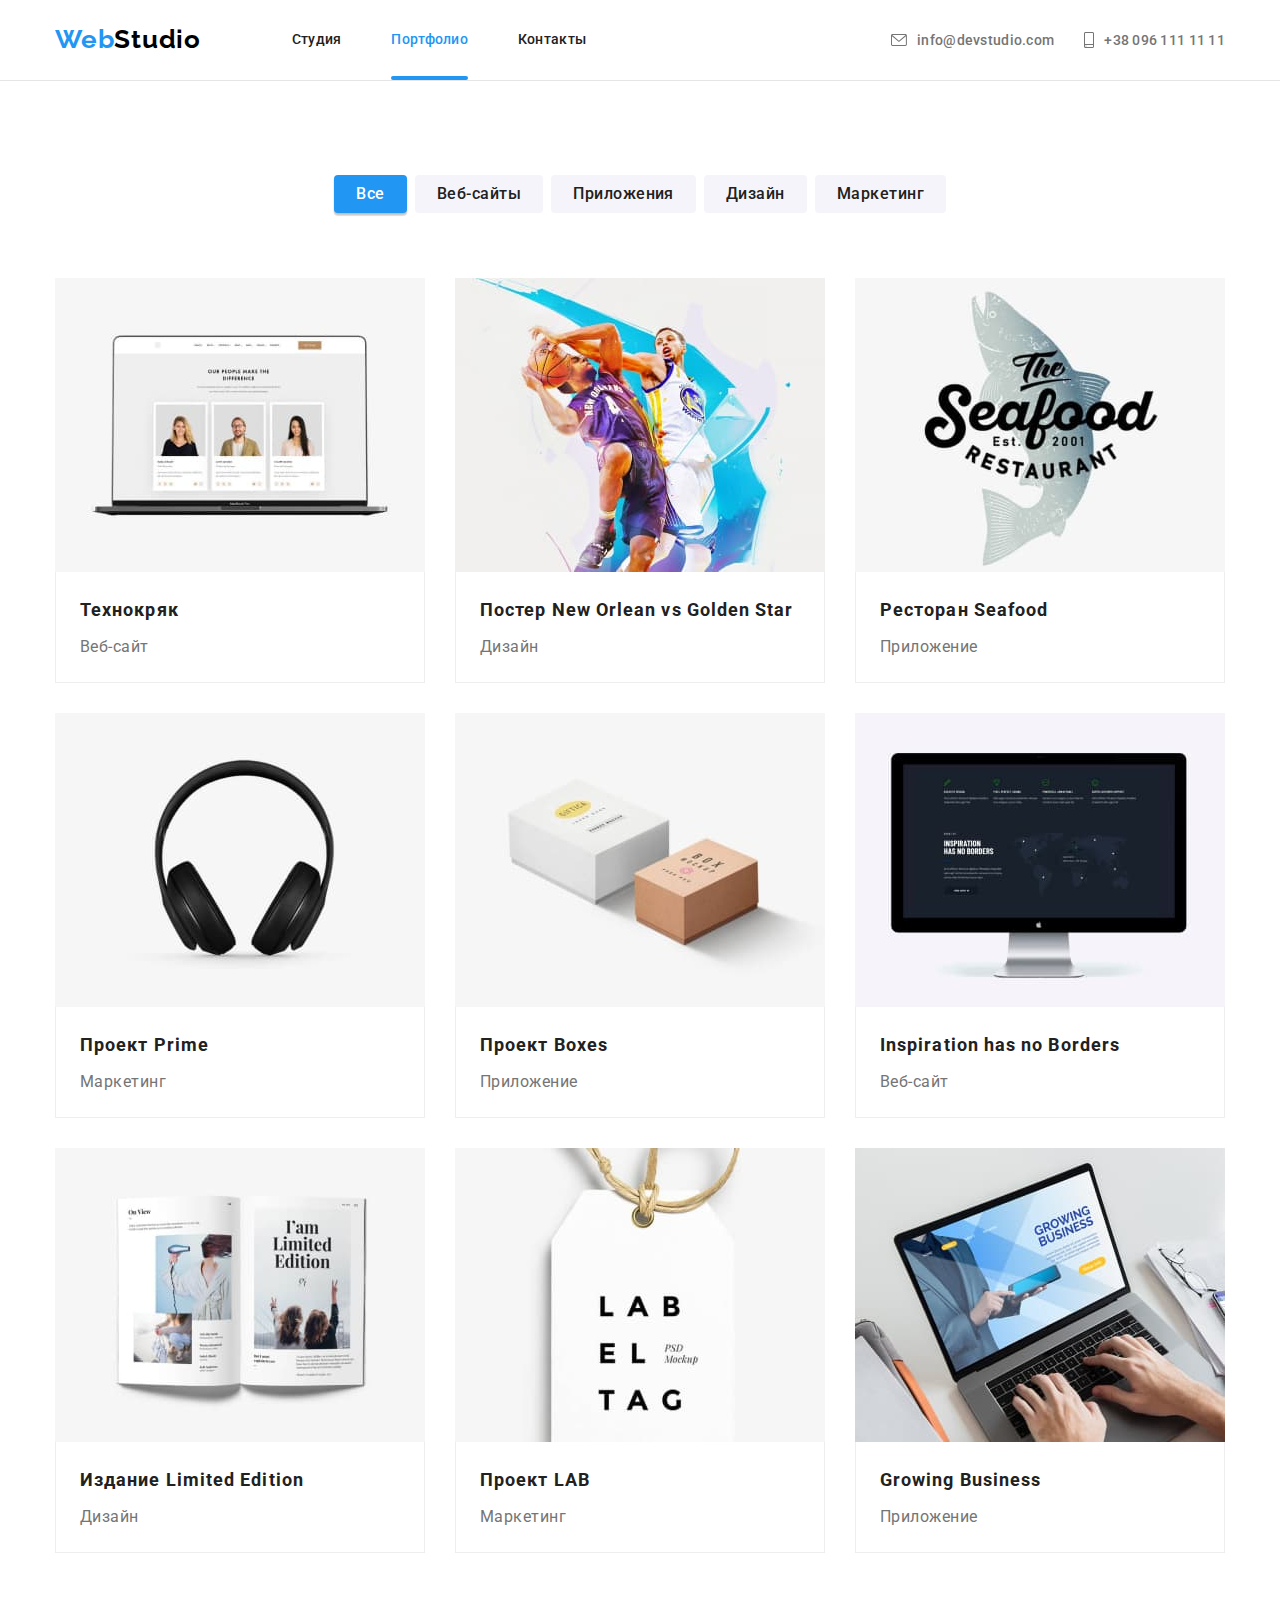
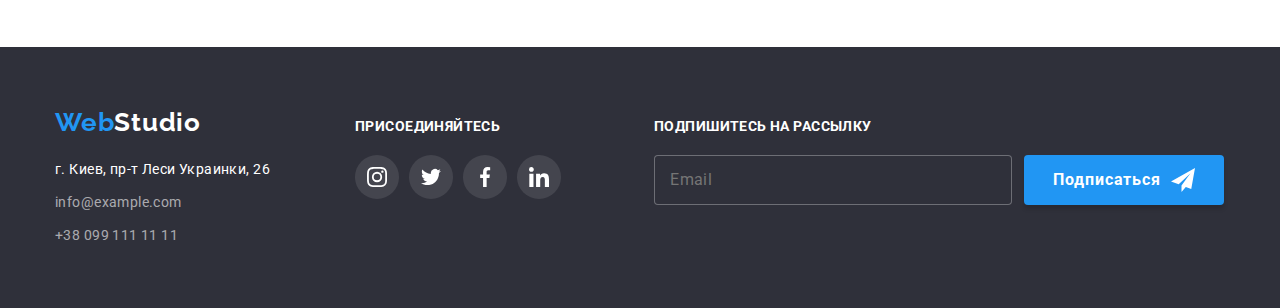
==== portfolio.html @ f890cfe6 "добавляет драфт адаптивной верстки на все секции кроме героя" ====
<!DOCTYPE html>
<html lang="ru">
  <head>
    <meta charset="UTF-8" />
    <meta http-equiv="X-UA-Compatible" content="IE=Edge" />
    <meta name="viewport" content="width=device-width, initial-scale=1.0" />
    <title>Портфолио</title>
    <link href="https://fonts.googleapis.com/css2?family=Roboto:wght@400;500;700;900&display=swap" rel="stylesheet">
    <link rel="stylesheet" href="https://cdnjs.cloudflare.com/ajax/libs/modern-normalize/1.0.0/modern-normalize.min.css" />
    <link rel="stylesheet" href="./css/main.min.css" />
  </head>

  <body>
    <header class="header">
      <div class="container">
        <nav class="header-nav">
          <a class="logo link" href="#"><span class="logo-accent">Web</span>Studio</a>
            
          <button 
            type="button"
            class="menu-button"
            aria-expanded="false" 
            aria-controls="menu-container" 
            data-menu-button>
            <svg width="40" height="40" aria-label="Переключатель мобильного меню">
              <use class="icon-menu" href="./images/sprite.svg#header-icon-menu"></use>
              <use class="icon-close" href="./images/sprite.svg#header-icon-close"></use>
            </svg>
          </button>

          <div class="menu-container" id="menu-container" data-menu>
            <ul class="site-nav list">
              <li class="nav-item"><a class="nav-link link" href="./index.html">Студия</a></li>
              <li class="nav-item"><a class="nav-link link open-page" href="#">Портфолио</a></li>
              <li class="nav-item"><a class="nav-link link" href="#">Контакты</a></li>
            </ul>

            <ul class="contact-list list">
              <li class="contact-item">
                <a class="contact-link link" href="mailto:info@devstudio.com">
                  <svg class="icon-contact" width="16" height="12">
                    <use href="./images/sprite.svg#icon-envelope-1"></use>
                  </svg>
                info@devstudio.com
                </a>
              </li>
              <li class="contact-item">  
                <a class="contact-link link" href="tel:+380961111111">
                  <svg class="icon-contact" width="10" height="16">
                    <use href="./images/sprite.svg#icon-smartphone-1"></use>
                  </svg>
                +38 096 111 11 11
                </a>
              </li>
            </ul>
          </div>
        </nav>

      </div>
    </header>

    <main>
      <section class="works">
        <div class="container">
          <ul class="list radio-btn">
            <li class="radio-btn-item"><a class="radio-btn-link link active" href="#">Все</a></li>
            <li class="radio-btn-item"><a class="radio-btn-link link" href="#">Веб-сайты</a></li>
            <li class="radio-btn-item"><a class="radio-btn-link link" href="#">Приложения</a></li>
            <li class="radio-btn-item"><a class="radio-btn-link link" href="#">Дизайн</a></li>
            <li class="radio-btn-item"><a class="radio-btn-link link" href="#">Маркетинг</a></li>
          </ul>
          <ul class="works-list list">
            <li class="work-card">
              <a class="work-link link" href="#">
                <div class="image-thumb">
                  <img src="./images/portfolio-technokryak-1.jpg" alt="страница веб-сайта 'технокряк'" width="370" height="294">
                  <p class="text-desc">Технокряк это современная площадка распространения коронавируса. Компании используют эту платформу для цифрового шпионажа и атак на защищённые сервера конкурентов.</p>
                </div>
                <div class="work-label">
                  <h2 class="work-title title">Технокряк</h2>
                  <p class="work-subtitle">Веб-сайт</p>
                </div>               
              </a>  
            </li>
            <li class="work-card">
              <a class="work-link link" href="#">
                <div class="image-thumb">
                  <img src="./images/portfolio-new-orlean-2.jpg" alt="постер с баскетболистами" width="370" height="294">
                  <p class="text-desc">Технокряк это современная площадка распространения коронавируса. Компании используют эту платформу для цифрового шпионажа и атак на защищённые сервера конкурентов.</p>
                </div>
                <div class="work-label">
                  <h2 class="work-title title">Постер New Orlean vs Golden Star</h2>
                  <p class="work-subtitle">Дизайн</p>
                </div>                
              </a>
            </li>
            <li class="work-card">
              <a class="work-link link" href="#">
                <div class="image-thumb">
                  <img src="./images/portfolio-seafood-3.jpg" alt="логотип ресторана 'Seafood'" width="370" height="294">
                  <p class="text-desc">Технокряк это современная площадка распространения коронавируса. Компании используют эту платформу для цифрового шпионажа и атак на защищённые сервера конкурентов.</p>
                </div>
                <div class="work-label">
                  <h2 class="work-title title">Ресторан Seafood</h2>
                  <p class="work-subtitle">Приложение</p>
                </div>                
              </a>
            </li>
            <li class="work-card">
              <a class="work-link link" href="#">
                <div class="image-thumb">
                  <img src="./images/portfolio-prime-4.jpg" alt="черные наушники" width="370" height="294">
                  <p class="text-desc">Технокряк это современная площадка распространения коронавируса. Компании используют эту платформу для цифрового шпионажа и атак на защищённые сервера конкурентов.</p>
                </div>
                <div class="work-label">
                  <h2 class="work-title title">Проект Prime</h2>
                  <p class="work-subtitle">Маркетинг</p>
                </div>               
              </a>
            </li>
            <li class="work-card">
              <a class="work-link link" href="#">
                <div class="image-thumb">
                  <img src="./images/portfolio-boxes-5.jpg" alt="две картонные коробки" width="370" height="294">
                  <p class="text-desc">Технокряк это современная площадка распространения коронавируса. Компании используют эту платформу для цифрового шпионажа и атак на защищённые сервера конкурентов.</p>
                </div>
                <div class="work-label">
                  <h2 class="work-title title">Проект Boxes</h2>
                  <p class="work-subtitle">Приложение</p>
                </div>                
              </a>
            </li>
            <li class="work-card">
              <a class="work-link link" href="#">
                <div class="image-thumb">
                  <img src="./images/portfolio-inspiration-6.jpg" alt="монитор, на котором изображена карта мира" width="370" height="294">
                  <p class="text-desc">Технокряк это современная площадка распространения коронавируса. Компании используют эту платформу для цифрового шпионажа и атак на защищённые сервера конкурентов.</p>
                </div>
                <div class="work-label">
                  <h2 class="work-title title">Inspiration has no Borders</h2>
                  <p class="work-subtitle">Веб-сайт</p>
                </div>                
              </a>
            </li>
            <li class="work-card">
              <a class="work-link link" href="#">
                <div class="image-thumb">
                  <img src="./images/portfolio-limited-edition-7.jpg" alt="разворот глянцевого журнала" width="370" height="294">
                  <p class="text-desc">Технокряк это современная площадка распространения коронавируса. Компании используют эту платформу для цифрового шпионажа и атак на защищённые сервера конкурентов.</p>
                </div>
                <div class="work-label">
                  <h2 class="work-title title">Издание Limited Edition</h2>
                  <p class="work-subtitle">Дизайн</p>
                </div>               
              </a>
            </li>
            <li class="work-card">
              <a class="work-link link" href="#">
                <div class="image-thumb">
                  <img src="./images/portfolio-lab-8.jpg" alt="этикетка товара на шнурке" width="370" height="294">
                  <p class="text-desc">Технокряк это современная площадка распространения коронавируса. Компании используют эту платформу для цифрового шпионажа и атак на защищённые сервера конкурентов.</p>
                </div>
                <div class="work-label">
                  <h2 class="work-title title">Проект LAB</h2>
                  <p class="work-subtitle">Маркетинг</p>
                </div>               
              </a>
            </li>
            <li class="work-card">
              <a class="work-link link" href="#">
                <div class="image-thumb">
                  <img src="./images/portfolio-growing-business-9.jpg" alt="экран ноутбука с открытым приложением для бизнеса" width="370" height="294">
                  <p class="text-desc">Технокряк это современная площадка распространения коронавируса. Компании используют эту платформу для цифрового шпионажа и атак на защищённые сервера конкурентов.</p>
                </div>
                <div class="work-label">
                  <h2 class="work-title title">Growing Business</h2>
                  <p class="work-subtitle">Приложение</p>
                </div>                
              </a>
            </li>
          </ul>
        </div>
      </section> 
    </main>

    <footer class="footer">
      <div class="container">

        <div class="contacts-wrap">
          <div class="address">
            <a class="logo link inverse" href="#"><span class="logo-accent">Web</span>Studio</a>
            <address class="address-text">
              г. Киев, пр-т Леси Украинки, 26
            </address>
            <ul class="address-list list">
              <li class="address-item"><a class="address-link link" href="mailto:info@example.com">info@example.com</a></li>
              <li class="address-item"><a class="address-link link" href="tel:+380991111111">+38 099 111 11 11</a></li>
            </ul>
          </div>
  
          <div class="footer-social">
            <strong class="following-text">Присоединяйтесь</strong>
            <ul class="social-list list">
              <li class="social-item">
                <a class="social-link link inverse" href="" aria-label="Ссылка на Instagram">
                  <svg class="social-icon"  width="20" height="20">
                    <use href="./images/sprite.svg#icon-instagram"></use>
                  </svg>
                </a>
              </li>
              <li class="social-item">
                <a class="social-link link inverse" href="" aria-label="Ссылка на Twitter">
                  <svg class="social-icon"  width="20" height="20">
                    <use href="./images/sprite.svg#icon-twitter"></use>
                  </svg>
                </a>
              </li>
              <li class="social-item">
                <a class="social-link link inverse" href="" aria-label="Ссылка на Facebook">
                  <svg class="social-icon"  width="20" height="20">
                    <use href="./images/sprite.svg#icon-facebook"></use>
                  </svg>
                </a>
              </li>
              <li class="social-item">
                <a class="social-link link inverse" href="" aria-label="Ссылка на Linkedin">
                  <svg class="social-icon"  width="20" height="20">
                    <use href="./images/sprite.svg#icon-linkedin"></use>
                  </svg>
                </a>
              </li>
            </ul>
          </div>
        </div>

        <div class="footer-send">
          <strong class="following-text">Подпишитесь на рассылку</strong>
          <form action="#" method="POST" class="email-form" autocomplete="on">
            <input class="email-field" type="email" name="email" placeholder="Email" pattern="([A-z0-9_.-]{1,})@([A-z0-9_.-]{1,}).([A-z]{2,8})">
            <button class="btn" type="submit">Подписаться
              <svg class="icon-send"  width="24" height="24">   
                <use href="./images/sprite.svg#icon-send"></use>
              </svg>
            </button>
         </form>
        </div>

      </div>
    </footer>

    <script src="./js/menu.js"></script>
  </body>
</html>
---- css/main.min.css ----
@font-face{font-family:'Raleway';font-style:normal;font-weight:400;src:url("../../fonts/raleway-v18-latin_cyrillic-regular.eot");src:local(""),url("../../fonts/raleway-v18-latin_cyrillic-regular.eot?#iefix") format("embedded-opentype"),url("../../fonts/raleway-v18-latin_cyrillic-regular.woff2") format("woff2"),url("../../fonts/raleway-v18-latin_cyrillic-regular.woff") format("woff"),url("../../fonts/raleway-v18-latin_cyrillic-regular.ttf") format("truetype"),url("../../fonts/raleway-v18-latin_cyrillic-regular.svg#Raleway") format("svg")}@font-face{font-family:'Raleway';font-style:normal;font-weight:700;src:url("../../fonts/raleway-v18-latin_cyrillic-700.eot");src:local(""),url("../../fonts/raleway-v18-latin_cyrillic-700.eot?#iefix") format("embedded-opentype"),url("../../fonts/raleway-v18-latin_cyrillic-700.woff2") format("woff2"),url("../../fonts/raleway-v18-latin_cyrillic-700.woff") format("woff"),url("../../fonts/raleway-v18-latin_cyrillic-700.ttf") format("truetype"),url("../../fonts/raleway-v18-latin_cyrillic-700.svg#Raleway") format("svg")}body{font-family:"Roboto",sans-serif}body.modal-open{overflow:hidden}img{display:block;max-width:100%;height:auto;object-fit:cover;object-position:top center}.list{list-style:none;margin:0;padding:0}.link{text-decoration:none}h1,h2,h3,h4,p{margin-top:0}.container{margin-left:auto;margin-right:auto;padding-left:15px;padding-right:15px}@media screen and (max-width: 767px){.container{max-width:480px}}@media screen and (min-width: 768px){.container{width:768px}}@media screen and (min-width: 1200px){.container{width:1200px}}.section-title{margin-bottom:30px;font-size:28px;font-weight:700;line-height:1.17;letter-spacing:.03em;color:#212121;text-align:center}.visually-hidden{position:absolute !important;clip:rect(1px 1px 1px 1px);clip:rect(1px, 1px, 1px, 1px);padding:0 !important;border:0 !important;height:1px !important;width:1px !important;overflow:hidden}.clients-link,.email-field,.form-input{border-width:1px;border-style:solid;border-radius:4px}.header{background-color:#fff;position:relative}.header::after{content:"";display:block;height:1px;background-color:#E5E5E5}.header-nav{display:flex;justify-content:space-between;align-items:center}.header-nav .logo{padding-top:16px;padding-bottom:16px}@media screen and (min-width: 768px){.header-nav .logo{padding-top:26px;padding-bottom:26px}}@media screen and (min-width: 1200px){.header-nav .logo{padding-top:24px;padding-bottom:25px}}.logo{display:inline-block;font-family:"Raleway",sans-serif;font-size:26px;font-weight:700;line-height:1.19;letter-spacing:.03em;color:var(--primary-black-color)}.logo-accent{color:#2196F3}.logo.inverse{color:#fff}.menu-button{display:inline-flex;margin:0;padding:0;border:none;background-color:transparent}@media screen and (min-width: 768px){.menu-button{display:none}}.icon-menu{transition:fill 250ms cubic-bezier(0.4, 0, 0.2, 1)}.menu-button:hover .icon-menu,.menu-button:focus .icon-menu{fill:#2196F3}.icon-close{transition:fill 250ms cubic-bezier(0.4, 0, 0.2, 1)}.menu-button:hover .icon-close,.menu-button:focus .icon-close{fill:#2196F3}.menu-button .icon-close{display:none}.menu-button.is-open .icon-close{display:block}.menu-button.is-open .icon-menu{display:none}.menu-container{display:flex}@media screen and (max-width: 767px){.menu-container{position:absolute;left:0;top:100%;display:none;padding-top:40px;padding-bottom:52px;width:100%;background-color:#fff}.menu-container.is-open{display:block}}.site-nav{display:flex}@media screen and (max-width: 767px){.site-nav{flex-direction:column;align-items:center;margin-bottom:32px}}@media screen and (min-width: 768px){.site-nav{margin-right:84px}}@media screen and (min-width: 1200px){.site-nav{margin-right:305px}}@media screen and (min-width: 768px){.nav-item:not(:last-child){margin-right:50px}}.nav-link{position:relative;display:inline-block;padding-top:32px;padding-bottom:32px;font-family:inherit;font-size:14px;font-weight:500;line-height:1.14;letter-spacing:0.02em;color:#212121;transition:color 250ms cubic-bezier(0.4, 0, 0.2, 1)}@media screen and (max-width: 767px){.nav-link{padding-top:20px;padding-bottom:20px;font-size:18px;line-height:1.17}}.nav-link:focus,.nav-link:hover{color:#2196F3}.open-page{color:#2196F3}.open-page::after{position:absolute;left:0;bottom:0;content:"";width:100%;height:4px;background-color:#2196F3;border-radius:2px}@media screen and (max-width: 767px){.open-page::after{bottom:10px}}@media screen and (min-width: 1200px){.contact-item:not(:last-child){margin-right:30px}}.contact-list{display:flex;flex-direction:column;align-items:center;justify-content:center}@media screen and (min-width: 768px){.contact-list{align-items:start}}@media screen and (min-width: 1200px){.contact-list{flex-direction:row;align-items:center}}.contact-link{display:flex;align-items:center;font-family:inherit;padding-top:8px;padding-bottom:8px;font-size:18px;font-weight:500;line-height:1.17;letter-spacing:0.02em;color:#757575;transition:color 250ms cubic-bezier(0.4, 0, 0.2, 1)}@media screen and (min-width: 768px){.contact-link{font-size:12px;padding-top:5px;padding-bottom:5px}}@media screen and (min-width: 1200px){.contact-link{font-size:14px;padding-top:32px;padding-bottom:32px}}.contact-link:hover,.contact-link:focus{color:#2196F3}.icon-contact{margin-right:10px;fill:currentColor}.hero{padding-top:200px;padding-bottom:200px;text-align:center}.hero .btn{margin-left:auto;margin-right:auto}.overlay{max-width:1600px;margin-left:auto;margin-right:auto;background-position:center;background-repeat:no-repeat;background-size:cover;background-image:linear-gradient(to right, rgba(47,48,58,0.4), rgba(47,48,58,0.4)),url(../images/hero-bcg.jpg);background-color:#2F303A}.hero-title{margin-left:auto;margin-right:auto;margin-bottom:30px;font-size:44px;font-weight:900;line-height:1.36;letter-spacing:.06em;color:#fff;text-transform:uppercase}.btn{display:flex;flex-wrap:nowrap;flex-direction:row;justify-content:center;align-items:center;min-width:200px;padding-top:10px;padding-bottom:10px;font-size:16px;font-weight:700;line-height:1.87;letter-spacing:.06em;color:#fff;background-color:#2196F3;border-width:0px;border-radius:4px;box-shadow:0px 4px 4px rgba(0,0,0,0.15);transition:color 250ms cubic-bezier(0.4, 0, 0.2, 1),background-color 250ms cubic-bezier(0.4, 0, 0.2, 1)}.btn:hover,.btn:focus{color:#2196F3;background-color:#F5F4FA}.btn .icon-send{margin-left:10px;fill:#fff;transition:fill 250ms cubic-bezier(0.4, 0, 0.2, 1)}.btn:hover .icon-send,.btn:focus .icon-send{fill:#2196F3}.features{padding-top:60px;padding-bottom:60px;background-color:#fff}@media screen and (min-width: 1200px){.features{padding-top:90px;padding-bottom:90px}}.features-list{margin:-15px}@media screen and (min-width: 768px){.features-list{display:flex;flex-wrap:wrap}}@media screen and (min-width: 1200px){.features-list{flex-wrap:nowrap}}.features-item{margin:15px}@media screen and (min-width: 768px){.features-item{width:calc((100% - 2 * 30px)/2)}}@media screen and (min-width: 1200px){.features-item{width:calc((100% - 4 * 30px)/4)}}.features-icon{display:flex;flex-wrap:nowrap;flex-direction:row;justify-content:center;align-items:center;width:100%;height:120px;margin-bottom:30px;background-color:#F5F4FA;border-radius:4px}.features-title{margin-bottom:10px;font-size:14px;font-weight:700;line-height:1.17;letter-spacing:.03em;color:#212121;text-transform:uppercase;text-align:center}.features-text{margin-bottom:0;font-size:14px;font-weight:400;line-height:1.71;letter-spacing:.03em;color:#757575}.services{padding-bottom:94px;background-color:#fff}@media screen and (max-width: 1199px){.services{display:none}}.services-list{display:flex}.services-list .subtitle{margin-bottom:0;padding-top:27px;padding-bottom:27px;font-size:14px;font-weight:700;line-height:1.14;letter-spacing:.03em;color:#fff;text-align:center;text-transform:uppercase}.services-item{position:relative;width:calc((100% - 2 * 30px)/3)}.services-item:not(:nth-child(3n)){margin-right:30px}.subtitle-thumb{position:absolute;left:0;bottom:0;width:100%;background-color:rgba(47,48,58,0.8)}.team{padding-top:60px;padding-bottom:60px;background-color:#F5F4FA}@media screen and (min-width: 1200px){.team{padding-top:90px;padding-bottom:90px}}@media screen and (min-width: 768px){.team-list{display:flex}}@media screen and (min-width: 768px) and (max-width: 1199px){.team-list{flex-wrap:wrap;margin:-15px}}.team-item{box-shadow:0px 1px 3px rgba(0,0,0,0.12),0px 1px 1px rgba(0,0,0,0.14),0px 2px 1px rgba(0,0,0,0.2)}@media screen and (max-width: 767px){.team-item:not(:last-child){margin-bottom:30px}}@media screen and (min-width: 768px){.team-item{width:calc((100% - 2 * 30px)/2);margin:15px}}@media screen and (min-width: 1200px){.team-item{width:calc((100% - 4 * 30px)/4)}.team-item:not(:nth-child(4n)){margin-right:30px}}.team-desc{padding-top:30px;padding-bottom:24px;text-align:center;background-color:#fff;border-radius:0px 0px 4px 4px}@media screen and (min-width: 1200px){.team-desc{padding-bottom:30px}}.team-name{margin-bottom:10px;font-size:16px;font-weight:500;line-height:1.19;letter-spacing:.03em;color:#212121}.team-post{margin-bottom:16px;font-size:16px;font-weight:400;line-height:1.19;letter-spacing:.03em;color:#757575}.social-list{display:flex;flex-wrap:nowrap;flex-direction:row;justify-content:center;align-items:start}.social-item{border-radius:50%;background-color:rgba(255,255,255,0.1)}.social-item:not(:nth-child(4n)){margin-right:10px}.social-link{display:flex;flex-wrap:nowrap;flex-direction:row;justify-content:center;align-items:center;width:44px;height:44px;color:#AFB1B8;border-radius:50%;transition:color 250ms cubic-bezier(0.4, 0, 0.2, 1),background-color 250ms cubic-bezier(0.4, 0, 0.2, 1)}.social-link:hover,.social-link:focus{color:#fff;background-color:#2196F3}.social-link.inverse{color:#fff}.social-icon{display:block;width:20px;height:20px;fill:currentColor}.clients{padding-top:60px;padding-bottom:60px}@media screen and (min-width: 1200px){.clients{padding-top:94px;padding-bottom:94px}}.clients-list{display:flex;flex-wrap:wrap;margin:-15px}@media screen and (min-width: 1200px){.clients-list{flex-wrap:nowrap}}.clients-item{width:calc((100% - 2 * 30px)/2);margin:15px}@media screen and (min-width: 768px){.clients-item{width:calc((100% - 3 * 30px)/3)}}@media screen and (min-width: 1200px){.clients-item{width:calc((100% - 6 * 30px)/6)}}.clients-link{display:flex;flex-wrap:nowrap;flex-direction:row;justify-content:center;align-items:center;height:90px;color:#AFB1B8;border-color:#AFB1B8;transition:color 250ms cubic-bezier(0.4, 0, 0.2, 1),border-color 250ms cubic-bezier(0.4, 0, 0.2, 1)}.clients-link:hover,.clients-link:focus{border-color:#2196F3;color:#2196F3}.client-icon{display:block;fill:currentColor}.footer{padding-top:60px;padding-bottom:60px;background-color:#2F303A}@media screen and (max-width: 1199px){.footer .container{text-align:center}}@media screen and (min-width: 1200px){.footer .container{display:flex;align-items:baseline}}.footer .logo{display:inline-block;margin-bottom:20px}@media screen and (max-width: 1199px){.footer .logo{margin-left:auto;margin-right:auto}}@media screen and (min-width: 1200px){.footer .logo{margin-right:0}}@media screen and (max-width: 1199px){.footer .btn{margin-left:auto;margin-right:auto}}.contacts-wrap{display:flex}@media screen and (max-width: 767px){.contacts-wrap{flex-direction:column}}@media screen and (min-width: 768px) and (max-width: 1199px){.contacts-wrap{justify-content:space-between;margin-bottom:60px;padding-left:60px;padding-right:73px}}@media screen and (min-width: 1200px){.contacts-wrap{align-items:baseline}}@media screen and (max-width: 767px){.address{margin-bottom:60px}}@media screen and (max-width: 1199px){.address{text-align:center}}@media screen and (min-width: 1200px){.address{margin-right:85px}}.address-text{font-size:14px;font-weight:400;line-height:1.71;letter-spacing:.03em;color:#fff;font-style:normal}@media screen and (max-width: 1199px){.address-text{margin-bottom:8px}}@media screen and (min-width: 1200px){.address-text{margin-bottom:9px}}@media screen and (max-width: 1199px){.address-item:not(:last-child){margin-bottom:8px}}@media screen and (min-width: 1200px){.address-item:not(:last-child){margin-bottom:9px}}.address-link{display:inline-block;font-size:14px;font-weight:400;line-height:1.71;letter-spacing:.03em;color:rgba(255,255,255,0.6);transition:color 250ms cubic-bezier(0.4, 0, 0.2, 1)}.address-link:hover,.address-link:focus{color:#2196F3}@media screen and (max-width: 767px){.footer-social{margin-bottom:60px}}@media screen and (min-width: 1200px){.footer-social{margin-right:93px}}.following-text{display:inline-block;margin-bottom:20px;font-size:14px;font-weight:700;line-height:1.14;letter-spacing:.03em;color:#fff;text-transform:uppercase}@media screen and (min-width: 1200px){.email-form{display:flex}}.email-field{height:50px;padding-left:15px;font-size:16px;font-weight:400;line-height:1.25;letter-spacing:.03em;color:rgba(255,255,255,0.6);border-color:rgba(255,255,255,0.3);background-color:#2F303A}@media screen and (max-width: 767px){.email-field{width:100%;max-width:450px;margin-bottom:20px}}@media screen and (min-width: 768px) and (max-width: 1199px){.email-field{width:450px;margin-bottom:20px}}@media screen and (min-width: 1200px){.email-field{width:358px;margin-right:12px}}.email-field:invalid{color:#F33333}.field-form{position:relative;display:flex;flex-direction:column;margin-bottom:10px}.field-form.comment{margin-bottom:20px}.form-input{width:100%;height:40px;margin:0;padding-left:42px;padding-top:11px;padding-bottom:11px;border-color:rgba(33,33,33,0.2);transition:border-color 250ms cubic-bezier(0.4, 0, 0.2, 1)}.field-form:focus-within .form-input,.field-form:hover .form-input{border-color:#2196F3}.form-label{margin-bottom:4px;font-size:12px;font-weight:400;line-height:1.17;letter-spacing:.01em;color:#757575}.form-icon{position:absolute;top:50%;left:12px;fill:#212121;transition:fill 250ms cubic-bezier(0.4, 0, 0.2, 1)}.field-form:focus-within .form-icon,.field-form:hover .form-icon{fill:#2196F3}.comment-input{resize:none;height:120px;padding:12px 16px}.comment-input::placeholder{font-size:12px;font-weight:400;line-height:1.17;letter-spacing:.01em;color:rgba(117,117,117,0.5)}.policy{position:relative;display:block;margin-bottom:30px}.policy-label{margin-left:24px;font-size:12px;font-weight:400;line-height:1.7;letter-spacing:0.03em;color:#757575}@media screen and (min-width: 1200px){.policy-label{font-size:14px;margin-left:35px}}.policy-link{color:#2196F3}.policy-icon{position:absolute;top:50%;left:0;display:block;width:16px;height:15px;background-color:transparent;border-width:2px;border-style:solid;border-color:#212121;border-radius:2px;transform:translateY(-50%);transition:border-color 250ms cubic-bezier(0.4, 0, 0.2, 1),background-color 250ms cubic-bezier(0.4, 0, 0.2, 1)}@media screen and (min-width: 1200px){.policy-icon{left:12px}}.policy-input:checked+.policy-icon,.policy-input:checked:focus+.policy-icon{background-image:url("../images/icon-form-check.svg");background-repeat:no-repeat;background-size:contain;background-origin:border-box;background-color:#2196F3;border-color:#2196F3}.policy-input:focus+.policy-icon,.policy-input:hover+.policy-icon{border-color:#2196F3}.form .btn{display:block;margin-left:auto;margin-right:auto}.works{padding-top:60px;padding-bottom:60px}@media screen and (min-width: 1200px){.works{padding-top:94px;padding-bottom:94px}}.radio-btn{display:flex;flex-wrap:wrap;margin-bottom:25px}@media screen and (min-width: 768px){.radio-btn{justify-content:center;margin-bottom:30px}}@media screen and (min-width: 1200px){.radio-btn{margin-bottom:50px}}.radio-btn-item:not(:last-child){margin-right:8px;margin-bottom:15px}.radio-btn-link{display:inline-block;min-width:73px;padding:6px 22px;font-size:16px;font-weight:500;line-height:1.62;letter-spacing:.03em;color:#212121;text-align:center;background-color:#F5F4FA;border-width:0;border-radius:4px;transition:box-shadow 250ms cubic-bezier(0.4, 0, 0.2, 1),color 250ms cubic-bezier(0.4, 0, 0.2, 1),background-color 250ms cubic-bezier(0.4, 0, 0.2, 1)}.radio-btn-link:hover,.radio-btn-link:focus{color:#fff;background-color:#2196F3;box-shadow:0px 3px 1px rgba(0,0,0,0.1),0px 1px 2px rgba(0,0,0,0.08),0px 2px 2px rgba(0,0,0,0.12)}.radio-btn-link.active{color:#fff;background-color:#2196F3;box-shadow:0px 3px 1px rgba(0,0,0,0.1),0px 1px 2px rgba(0,0,0,0.08),0px 2px 2px rgba(0,0,0,0.12)}@media screen and (min-width: 768px){.works-list{display:flex;flex-wrap:wrap;margin:-15px}}@media screen and (max-width: 767px){.work-card:not(:last-child){margin-bottom:30px}}@media screen and (min-width: 768px){.work-card{width:calc((100% - 2 * 30px)/2);margin:15px}}@media screen and (min-width: 1200px){.work-card{width:calc((100% - 3 * 30px)/3)}}.work-link{display:block;transition:box-shadow 250ms cubic-bezier(0.4, 0, 0.2, 1)}.work-link:hover,.work-link:focus{box-shadow:0px 1px 1px rgba(0,0,0,0.12),0px 4px 4px rgba(0,0,0,0.06),1px 4px 6px rgba(0,0,0,0.16)}.image-thumb{position:relative;overflow:hidden}.text-desc{position:absolute;left:0;bottom:0;width:100%;height:100%;padding:63px 24px;margin-bottom:0;font-size:18px;font-weight:400;line-height:1.56;letter-spacing:.03em;color:#fff;background-color:rgba(33,150,243,0.9);transform:translateY(100%);opacity:0;transition:opacity 250ms cubic-bezier(0.4, 0, 0.2, 1),transform 250ms cubic-bezier(0.4, 0, 0.2, 1)}.work-link:hover .text-desc,.work-link:focus .text-desc{opacity:1;transform:translateY(0)}.work-label{padding:20px 24px;border-left-width:1px;border-right-width:1px;border-bottom-width:1px;border-left-style:solid;border-right-style:solid;border-bottom-style:solid;border-left-color:#eee;border-right-color:#eee;border-bottom-color:#eee}.work-title{margin-bottom:4px;font-size:18px;font-weight:700;line-height:2;letter-spacing:.06em;color:#212121;font-size:18px;line-height:2.0;letter-spacing:0.06em}.work-subtitle{margin-bottom:0;font-size:16px;font-weight:400;line-height:1.87;letter-spacing:.03em;color:#757575}.backdrop{position:fixed;top:0;left:0;width:100%;height:100%;background-color:rgba(0,0,0,0.2);opacity:1;overflow-y:scroll;transition:opacity 250ms cubic-bezier(0.4, 0, 0.2, 1)}.backdrop.is-hidden{opacity:0;pointer-events:none}.is-hidden .modal{transform:scale(1)}@media screen and (min-width: 481px){.is-hidden .modal{transform:translate(-50%, -50%) scale(1)}}.modal{width:100%;padding:40px;background-color:#fff;transform:scale(0.8);transition:transform 250ms cubic-bezier(0.4, 0, 0.2, 1)}@media screen and (min-width: 481px){.modal{width:450px;position:absolute;top:50%;left:50%;transform:translate(-50%, -50%) scale(0.8)}}@media screen and (min-width: 1200px){.modal{width:538px}}.btn-close{position:absolute;top:8px;right:8px;display:flex;align-items:center;width:30px;height:30px;padding:6px 6px;background-color:#fff;border:1px solid rgba(0,0,0,0.1);border-radius:50%}.icon-close{fill:var(--primary-black-color);transition:fill 250ms cubic-bezier(0.4, 0, 0.2, 1)}.btn-close:hover .icon-close,.btn-close:focus .icon-close{fill:#2196F3}.form-title{display:block;margin-bottom:12px;font-size:20px;font-weight:700;line-height:1.15;letter-spacing:.03em;color:#212121;text-align:center}
/*# sourceMappingURL=main.min.css.map */
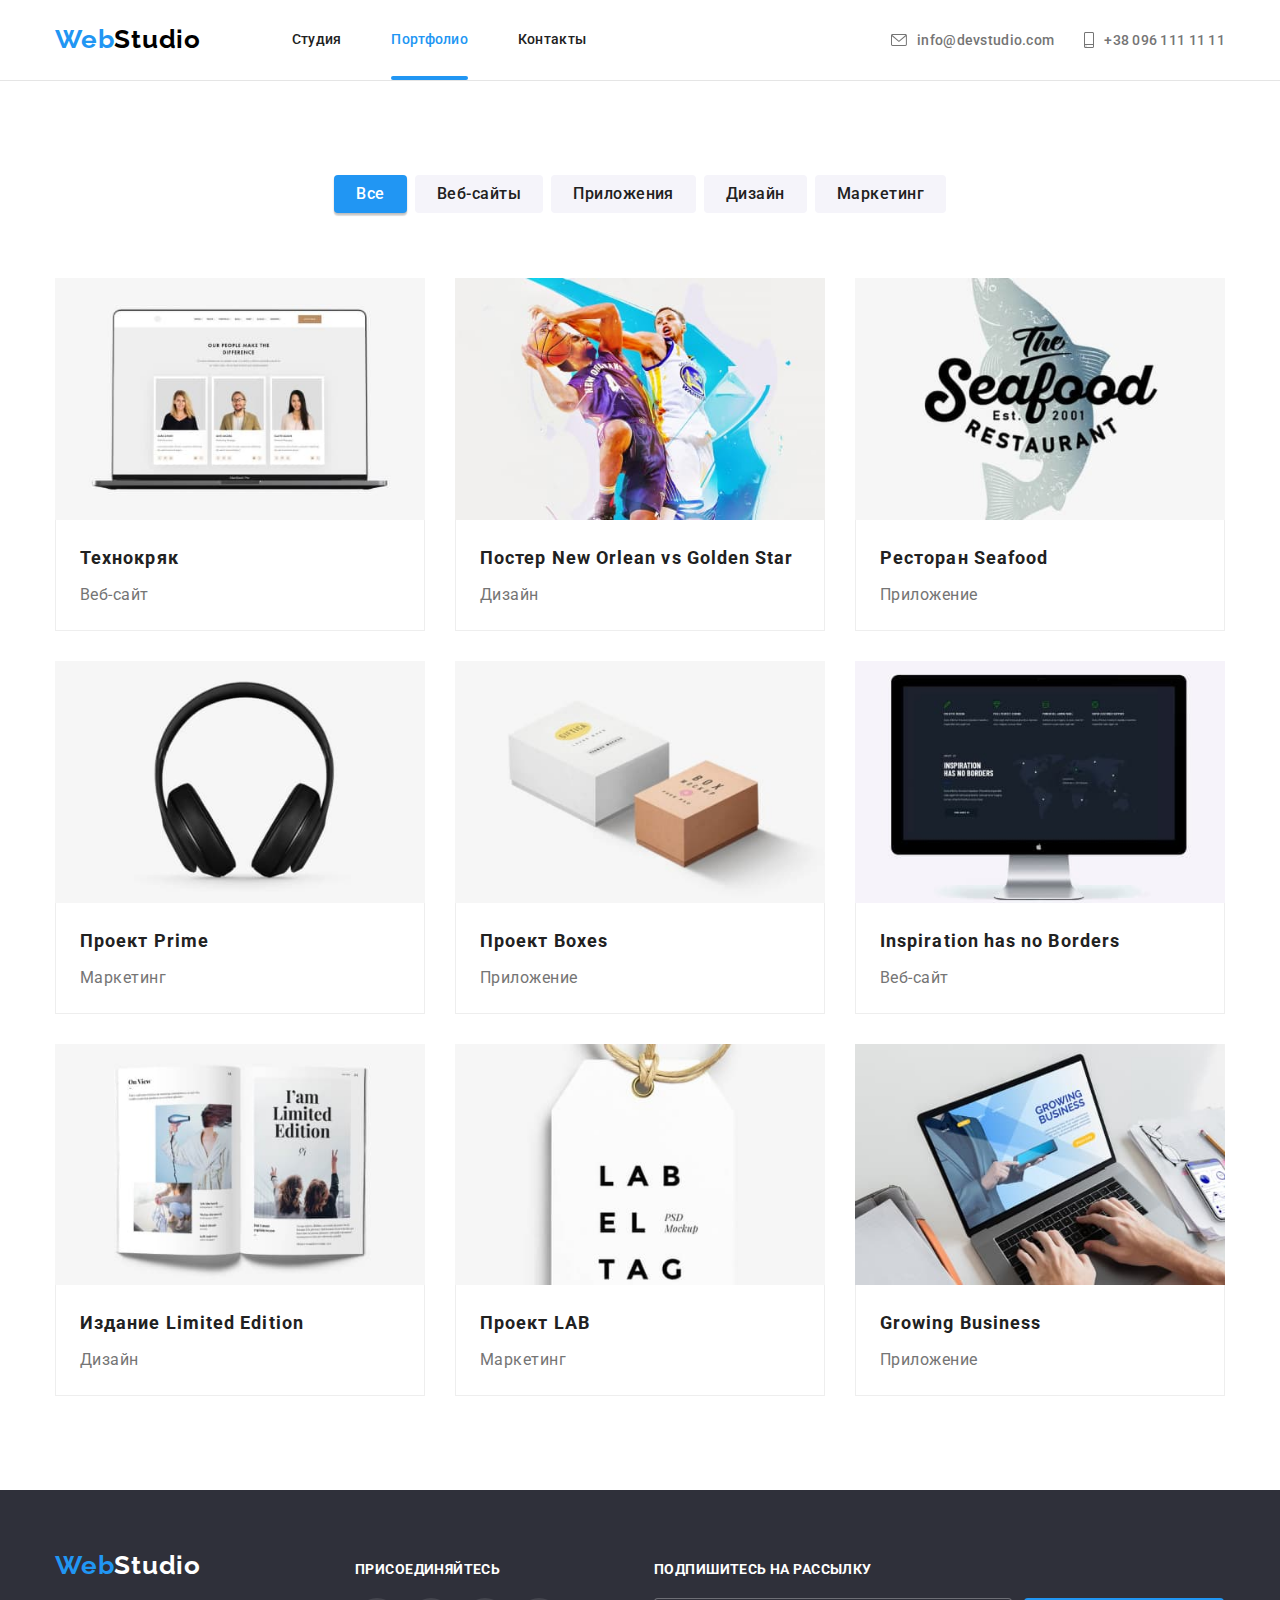
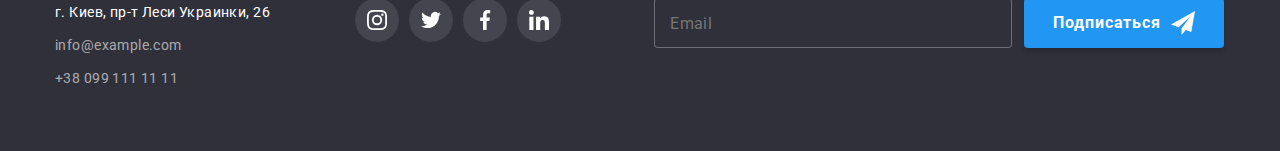
==== commit bc885f6e: "добавляет предфинальные правки по адаптивной верстке" ====
--- a/portfolio.html
+++ b/portfolio.html
@@ -19,10 +19,11 @@
           <button 
             type="button"
             class="menu-button"
+            aria-label="Переключатель мобильного меню"
             aria-expanded="false" 
             aria-controls="menu-container" 
             data-menu-button>
-            <svg width="40" height="40" aria-label="Переключатель мобильного меню">
+            <svg width="40" height="40">
               <use class="icon-menu" href="./images/sprite.svg#header-icon-menu"></use>
               <use class="icon-close" href="./images/sprite.svg#header-icon-close"></use>
             </svg>
@@ -73,7 +74,13 @@
             <li class="work-card">
               <a class="work-link link" href="#">
                 <div class="image-thumb">
-                  <img src="./images/portfolio-technokryak-1.jpg" alt="страница веб-сайта 'технокряк'" width="370" height="294">
+                  <img 
+                  srcset="
+                    ./images/portfolio-technokryak-1-450.jpg 1x,
+                    ./images/portfolio-technokryak-1-900.jpg 2x"
+                    src="./images/portfolio-technokryak-1-450.jpg" 
+                    alt="страница веб-сайта 'технокряк'" 
+                    width="450">
                   <p class="text-desc">Технокряк это современная площадка распространения коронавируса. Компании используют эту платформу для цифрового шпионажа и атак на защищённые сервера конкурентов.</p>
                 </div>
                 <div class="work-label">
@@ -85,7 +92,13 @@
             <li class="work-card">
               <a class="work-link link" href="#">
                 <div class="image-thumb">
-                  <img src="./images/portfolio-new-orlean-2.jpg" alt="постер с баскетболистами" width="370" height="294">
+                  <img
+                    srcset="
+                    ./images/portfolio-new-orlean-2-450.jpg 1x,
+                    ./images/portfolio-new-orlean-2-900.jpg 2x" 
+                    src="./images/portfolio-new-orlean-2-450.jpg" 
+                    alt="постер с баскетболистами" 
+                    width="450">
                   <p class="text-desc">Технокряк это современная площадка распространения коронавируса. Компании используют эту платформу для цифрового шпионажа и атак на защищённые сервера конкурентов.</p>
                 </div>
                 <div class="work-label">
@@ -97,7 +110,13 @@
             <li class="work-card">
               <a class="work-link link" href="#">
                 <div class="image-thumb">
-                  <img src="./images/portfolio-seafood-3.jpg" alt="логотип ресторана 'Seafood'" width="370" height="294">
+                  <img 
+                    srcset="
+                    ./images/portfolio-seafood-3-450.jpg 1x,
+                    ./images/portfolio-seafood-3-900.jpg 2x" 
+                    src="./images/portfolio-seafood-3-450.jpg" 
+                    alt="логотип ресторана 'Seafood'" 
+                    width="450">
                   <p class="text-desc">Технокряк это современная площадка распространения коронавируса. Компании используют эту платформу для цифрового шпионажа и атак на защищённые сервера конкурентов.</p>
                 </div>
                 <div class="work-label">
@@ -109,7 +128,13 @@
             <li class="work-card">
               <a class="work-link link" href="#">
                 <div class="image-thumb">
-                  <img src="./images/portfolio-prime-4.jpg" alt="черные наушники" width="370" height="294">
+                  <img 
+                    srcset="
+                    ./images/portfolio-prime-4-450.jpg 1x,
+                    ./images/portfolio-prime-4-900.jpg 2x"
+                    src="./images/portfolio-prime-4-450.jpg" 
+                    alt="черные наушники" 
+                    width="450">
                   <p class="text-desc">Технокряк это современная площадка распространения коронавируса. Компании используют эту платформу для цифрового шпионажа и атак на защищённые сервера конкурентов.</p>
                 </div>
                 <div class="work-label">
@@ -121,7 +146,13 @@
             <li class="work-card">
               <a class="work-link link" href="#">
                 <div class="image-thumb">
-                  <img src="./images/portfolio-boxes-5.jpg" alt="две картонные коробки" width="370" height="294">
+                  <img 
+                    srcset="
+                    ./images/portfolio-boxes-5-450.jpg 1x,
+                    ./images/portfolio-boxes-5-900.jpg 2x"
+                    src="./images/portfolio-boxes-5-450.jpg" 
+                    alt="две картонные коробки" 
+                    width="450">
                   <p class="text-desc">Технокряк это современная площадка распространения коронавируса. Компании используют эту платформу для цифрового шпионажа и атак на защищённые сервера конкурентов.</p>
                 </div>
                 <div class="work-label">
@@ -133,7 +164,13 @@
             <li class="work-card">
               <a class="work-link link" href="#">
                 <div class="image-thumb">
-                  <img src="./images/portfolio-inspiration-6.jpg" alt="монитор, на котором изображена карта мира" width="370" height="294">
+                  <img 
+                    srcset="
+                    ./images/portfolio-inspiration-6-450.jpg 1x,
+                    ./images/portfolio-inspiration-6-900.jpg 2x"
+                    src="./images/portfolio-inspiration-6-450.jpg" 
+                    alt="монитор, на котором изображена карта мира" 
+                    width="450">
                   <p class="text-desc">Технокряк это современная площадка распространения коронавируса. Компании используют эту платформу для цифрового шпионажа и атак на защищённые сервера конкурентов.</p>
                 </div>
                 <div class="work-label">
@@ -145,7 +182,12 @@
             <li class="work-card">
               <a class="work-link link" href="#">
                 <div class="image-thumb">
-                  <img src="./images/portfolio-limited-edition-7.jpg" alt="разворот глянцевого журнала" width="370" height="294">
+                  <img srcset="
+                    ./images/portfolio-limited-edition-7-450.jpg 1x,
+                    ./images/portfolio-limited-edition-7-900.jpg 2x"
+                    src="./images/portfolio-limited-edition-7-450.jpg" 
+                    alt="разворот глянцевого журнала" 
+                    width="450">
                   <p class="text-desc">Технокряк это современная площадка распространения коронавируса. Компании используют эту платформу для цифрового шпионажа и атак на защищённые сервера конкурентов.</p>
                 </div>
                 <div class="work-label">
@@ -157,7 +199,12 @@
             <li class="work-card">
               <a class="work-link link" href="#">
                 <div class="image-thumb">
-                  <img src="./images/portfolio-lab-8.jpg" alt="этикетка товара на шнурке" width="370" height="294">
+                  <img srcset="
+                    ./images/portfolio-lab-8-450.jpg 1x,
+                    ./images/portfolio-lab-8-900.jpg 2x"
+                    src="./images/portfolio-lab-8-450.jpg" 
+                    alt="этикетка товара на шнурке" 
+                    width="450">
                   <p class="text-desc">Технокряк это современная площадка распространения коронавируса. Компании используют эту платформу для цифрового шпионажа и атак на защищённые сервера конкурентов.</p>
                 </div>
                 <div class="work-label">
@@ -169,7 +216,12 @@
             <li class="work-card">
               <a class="work-link link" href="#">
                 <div class="image-thumb">
-                  <img src="./images/portfolio-growing-business-9.jpg" alt="экран ноутбука с открытым приложением для бизнеса" width="370" height="294">
+                  <img srcset="
+                    ./images/portfolio-growing-business-9-450.jpg 1x,
+                    ./images/portfolio-growing-business-9-900.jpg 2x"
+                    src="./images/portfolio-growing-business-9-450.jpg" 
+                    alt="экран ноутбука с открытым приложением для бизнеса" 
+                    width="450">
                   <p class="text-desc">Технокряк это современная площадка распространения коронавируса. Компании используют эту платформу для цифрового шпионажа и атак на защищённые сервера конкурентов.</p>
                 </div>
                 <div class="work-label">
@@ -236,8 +288,8 @@
         <div class="footer-send">
           <strong class="following-text">Подпишитесь на рассылку</strong>
           <form action="#" method="POST" class="email-form" autocomplete="on">
-            <input class="email-field" type="email" name="email" placeholder="Email" pattern="([A-z0-9_.-]{1,})@([A-z0-9_.-]{1,}).([A-z]{2,8})">
-            <button class="btn" type="submit">Подписаться
+            <input class="email-field" type="email" name="email" placeholder="Email" pattern="([A-z0-9_.-]{1,})@([A-z0-9_.-]{1,}).([A-z]{2,8})" aria-label="Поле для емейлы">
+            <button class="btn" aria-label="Кнопка подписки" type="submit">Подписаться
               <svg class="icon-send"  width="24" height="24">   
                 <use href="./images/sprite.svg#icon-send"></use>
               </svg>
--- a/css/main.min.css
+++ b/css/main.min.css
@@ -1,2 +1,2 @@
-@font-face{font-family:'Raleway';font-style:normal;font-weight:400;src:url("../../fonts/raleway-v18-latin_cyrillic-regular.eot");src:local(""),url("../../fonts/raleway-v18-latin_cyrillic-regular.eot?#iefix") format("embedded-opentype"),url("../../fonts/raleway-v18-latin_cyrillic-regular.woff2") format("woff2"),url("../../fonts/raleway-v18-latin_cyrillic-regular.woff") format("woff"),url("../../fonts/raleway-v18-latin_cyrillic-regular.ttf") format("truetype"),url("../../fonts/raleway-v18-latin_cyrillic-regular.svg#Raleway") format("svg")}@font-face{font-family:'Raleway';font-style:normal;font-weight:700;src:url("../../fonts/raleway-v18-latin_cyrillic-700.eot");src:local(""),url("../../fonts/raleway-v18-latin_cyrillic-700.eot?#iefix") format("embedded-opentype"),url("../../fonts/raleway-v18-latin_cyrillic-700.woff2") format("woff2"),url("../../fonts/raleway-v18-latin_cyrillic-700.woff") format("woff"),url("../../fonts/raleway-v18-latin_cyrillic-700.ttf") format("truetype"),url("../../fonts/raleway-v18-latin_cyrillic-700.svg#Raleway") format("svg")}body{font-family:"Roboto",sans-serif}body.modal-open{overflow:hidden}img{display:block;max-width:100%;height:auto;object-fit:cover;object-position:top center}.list{list-style:none;margin:0;padding:0}.link{text-decoration:none}h1,h2,h3,h4,p{margin-top:0}.container{margin-left:auto;margin-right:auto;padding-left:15px;padding-right:15px}@media screen and (max-width: 767px){.container{max-width:480px}}@media screen and (min-width: 768px){.container{width:768px}}@media screen and (min-width: 1200px){.container{width:1200px}}.section-title{margin-bottom:30px;font-size:28px;font-weight:700;line-height:1.17;letter-spacing:.03em;color:#212121;text-align:center}.visually-hidden{position:absolute !important;clip:rect(1px 1px 1px 1px);clip:rect(1px, 1px, 1px, 1px);padding:0 !important;border:0 !important;height:1px !important;width:1px !important;overflow:hidden}.clients-link,.email-field,.form-input{border-width:1px;border-style:solid;border-radius:4px}.header{background-color:#fff;position:relative}.header::after{content:"";display:block;height:1px;background-color:#E5E5E5}.header-nav{display:flex;justify-content:space-between;align-items:center}.header-nav .logo{padding-top:16px;padding-bottom:16px}@media screen and (min-width: 768px){.header-nav .logo{padding-top:26px;padding-bottom:26px}}@media screen and (min-width: 1200px){.header-nav .logo{padding-top:24px;padding-bottom:25px}}.logo{display:inline-block;font-family:"Raleway",sans-serif;font-size:26px;font-weight:700;line-height:1.19;letter-spacing:.03em;color:var(--primary-black-color)}.logo-accent{color:#2196F3}.logo.inverse{color:#fff}.menu-button{display:inline-flex;margin:0;padding:0;border:none;background-color:transparent}@media screen and (min-width: 768px){.menu-button{display:none}}.icon-menu{transition:fill 250ms cubic-bezier(0.4, 0, 0.2, 1)}.menu-button:hover .icon-menu,.menu-button:focus .icon-menu{fill:#2196F3}.icon-close{transition:fill 250ms cubic-bezier(0.4, 0, 0.2, 1)}.menu-button:hover .icon-close,.menu-button:focus .icon-close{fill:#2196F3}.menu-button .icon-close{display:none}.menu-button.is-open .icon-close{display:block}.menu-button.is-open .icon-menu{display:none}.menu-container{display:flex}@media screen and (max-width: 767px){.menu-container{position:absolute;left:0;top:100%;display:none;padding-top:40px;padding-bottom:52px;width:100%;background-color:#fff}.menu-container.is-open{display:block}}.site-nav{display:flex}@media screen and (max-width: 767px){.site-nav{flex-direction:column;align-items:center;margin-bottom:32px}}@media screen and (min-width: 768px){.site-nav{margin-right:84px}}@media screen and (min-width: 1200px){.site-nav{margin-right:305px}}@media screen and (min-width: 768px){.nav-item:not(:last-child){margin-right:50px}}.nav-link{position:relative;display:inline-block;padding-top:32px;padding-bottom:32px;font-family:inherit;font-size:14px;font-weight:500;line-height:1.14;letter-spacing:0.02em;color:#212121;transition:color 250ms cubic-bezier(0.4, 0, 0.2, 1)}@media screen and (max-width: 767px){.nav-link{padding-top:20px;padding-bottom:20px;font-size:18px;line-height:1.17}}.nav-link:focus,.nav-link:hover{color:#2196F3}.open-page{color:#2196F3}.open-page::after{position:absolute;left:0;bottom:0;content:"";width:100%;height:4px;background-color:#2196F3;border-radius:2px}@media screen and (max-width: 767px){.open-page::after{bottom:10px}}@media screen and (min-width: 1200px){.contact-item:not(:last-child){margin-right:30px}}.contact-list{display:flex;flex-direction:column;align-items:center;justify-content:center}@media screen and (min-width: 768px){.contact-list{align-items:start}}@media screen and (min-width: 1200px){.contact-list{flex-direction:row;align-items:center}}.contact-link{display:flex;align-items:center;font-family:inherit;padding-top:8px;padding-bottom:8px;font-size:18px;font-weight:500;line-height:1.17;letter-spacing:0.02em;color:#757575;transition:color 250ms cubic-bezier(0.4, 0, 0.2, 1)}@media screen and (min-width: 768px){.contact-link{font-size:12px;padding-top:5px;padding-bottom:5px}}@media screen and (min-width: 1200px){.contact-link{font-size:14px;padding-top:32px;padding-bottom:32px}}.contact-link:hover,.contact-link:focus{color:#2196F3}.icon-contact{margin-right:10px;fill:currentColor}.hero{padding-top:200px;padding-bottom:200px;text-align:center}.hero .btn{margin-left:auto;margin-right:auto}.overlay{max-width:1600px;margin-left:auto;margin-right:auto;background-position:center;background-repeat:no-repeat;background-size:cover;background-image:linear-gradient(to right, rgba(47,48,58,0.4), rgba(47,48,58,0.4)),url(../images/hero-bcg.jpg);background-color:#2F303A}.hero-title{margin-left:auto;margin-right:auto;margin-bottom:30px;font-size:44px;font-weight:900;line-height:1.36;letter-spacing:.06em;color:#fff;text-transform:uppercase}.btn{display:flex;flex-wrap:nowrap;flex-direction:row;justify-content:center;align-items:center;min-width:200px;padding-top:10px;padding-bottom:10px;font-size:16px;font-weight:700;line-height:1.87;letter-spacing:.06em;color:#fff;background-color:#2196F3;border-width:0px;border-radius:4px;box-shadow:0px 4px 4px rgba(0,0,0,0.15);transition:color 250ms cubic-bezier(0.4, 0, 0.2, 1),background-color 250ms cubic-bezier(0.4, 0, 0.2, 1)}.btn:hover,.btn:focus{color:#2196F3;background-color:#F5F4FA}.btn .icon-send{margin-left:10px;fill:#fff;transition:fill 250ms cubic-bezier(0.4, 0, 0.2, 1)}.btn:hover .icon-send,.btn:focus .icon-send{fill:#2196F3}.features{padding-top:60px;padding-bottom:60px;background-color:#fff}@media screen and (min-width: 1200px){.features{padding-top:90px;padding-bottom:90px}}.features-list{margin:-15px}@media screen and (min-width: 768px){.features-list{display:flex;flex-wrap:wrap}}@media screen and (min-width: 1200px){.features-list{flex-wrap:nowrap}}.features-item{margin:15px}@media screen and (min-width: 768px){.features-item{width:calc((100% - 2 * 30px)/2)}}@media screen and (min-width: 1200px){.features-item{width:calc((100% - 4 * 30px)/4)}}.features-icon{display:flex;flex-wrap:nowrap;flex-direction:row;justify-content:center;align-items:center;width:100%;height:120px;margin-bottom:30px;background-color:#F5F4FA;border-radius:4px}.features-title{margin-bottom:10px;font-size:14px;font-weight:700;line-height:1.17;letter-spacing:.03em;color:#212121;text-transform:uppercase;text-align:center}.features-text{margin-bottom:0;font-size:14px;font-weight:400;line-height:1.71;letter-spacing:.03em;color:#757575}.services{padding-bottom:94px;background-color:#fff}@media screen and (max-width: 1199px){.services{display:none}}.services-list{display:flex}.services-list .subtitle{margin-bottom:0;padding-top:27px;padding-bottom:27px;font-size:14px;font-weight:700;line-height:1.14;letter-spacing:.03em;color:#fff;text-align:center;text-transform:uppercase}.services-item{position:relative;width:calc((100% - 2 * 30px)/3)}.services-item:not(:nth-child(3n)){margin-right:30px}.subtitle-thumb{position:absolute;left:0;bottom:0;width:100%;background-color:rgba(47,48,58,0.8)}.team{padding-top:60px;padding-bottom:60px;background-color:#F5F4FA}@media screen and (min-width: 1200px){.team{padding-top:90px;padding-bottom:90px}}@media screen and (min-width: 768px){.team-list{display:flex}}@media screen and (min-width: 768px) and (max-width: 1199px){.team-list{flex-wrap:wrap;margin:-15px}}.team-item{box-shadow:0px 1px 3px rgba(0,0,0,0.12),0px 1px 1px rgba(0,0,0,0.14),0px 2px 1px rgba(0,0,0,0.2)}@media screen and (max-width: 767px){.team-item:not(:last-child){margin-bottom:30px}}@media screen and (min-width: 768px){.team-item{width:calc((100% - 2 * 30px)/2);margin:15px}}@media screen and (min-width: 1200px){.team-item{width:calc((100% - 4 * 30px)/4)}.team-item:not(:nth-child(4n)){margin-right:30px}}.team-desc{padding-top:30px;padding-bottom:24px;text-align:center;background-color:#fff;border-radius:0px 0px 4px 4px}@media screen and (min-width: 1200px){.team-desc{padding-bottom:30px}}.team-name{margin-bottom:10px;font-size:16px;font-weight:500;line-height:1.19;letter-spacing:.03em;color:#212121}.team-post{margin-bottom:16px;font-size:16px;font-weight:400;line-height:1.19;letter-spacing:.03em;color:#757575}.social-list{display:flex;flex-wrap:nowrap;flex-direction:row;justify-content:center;align-items:start}.social-item{border-radius:50%;background-color:rgba(255,255,255,0.1)}.social-item:not(:nth-child(4n)){margin-right:10px}.social-link{display:flex;flex-wrap:nowrap;flex-direction:row;justify-content:center;align-items:center;width:44px;height:44px;color:#AFB1B8;border-radius:50%;transition:color 250ms cubic-bezier(0.4, 0, 0.2, 1),background-color 250ms cubic-bezier(0.4, 0, 0.2, 1)}.social-link:hover,.social-link:focus{color:#fff;background-color:#2196F3}.social-link.inverse{color:#fff}.social-icon{display:block;width:20px;height:20px;fill:currentColor}.clients{padding-top:60px;padding-bottom:60px}@media screen and (min-width: 1200px){.clients{padding-top:94px;padding-bottom:94px}}.clients-list{display:flex;flex-wrap:wrap;margin:-15px}@media screen and (min-width: 1200px){.clients-list{flex-wrap:nowrap}}.clients-item{width:calc((100% - 2 * 30px)/2);margin:15px}@media screen and (min-width: 768px){.clients-item{width:calc((100% - 3 * 30px)/3)}}@media screen and (min-width: 1200px){.clients-item{width:calc((100% - 6 * 30px)/6)}}.clients-link{display:flex;flex-wrap:nowrap;flex-direction:row;justify-content:center;align-items:center;height:90px;color:#AFB1B8;border-color:#AFB1B8;transition:color 250ms cubic-bezier(0.4, 0, 0.2, 1),border-color 250ms cubic-bezier(0.4, 0, 0.2, 1)}.clients-link:hover,.clients-link:focus{border-color:#2196F3;color:#2196F3}.client-icon{display:block;fill:currentColor}.footer{padding-top:60px;padding-bottom:60px;background-color:#2F303A}@media screen and (max-width: 1199px){.footer .container{text-align:center}}@media screen and (min-width: 1200px){.footer .container{display:flex;align-items:baseline}}.footer .logo{display:inline-block;margin-bottom:20px}@media screen and (max-width: 1199px){.footer .logo{margin-left:auto;margin-right:auto}}@media screen and (min-width: 1200px){.footer .logo{margin-right:0}}@media screen and (max-width: 1199px){.footer .btn{margin-left:auto;margin-right:auto}}.contacts-wrap{display:flex}@media screen and (max-width: 767px){.contacts-wrap{flex-direction:column}}@media screen and (min-width: 768px) and (max-width: 1199px){.contacts-wrap{justify-content:space-between;margin-bottom:60px;padding-left:60px;padding-right:73px}}@media screen and (min-width: 1200px){.contacts-wrap{align-items:baseline}}@media screen and (max-width: 767px){.address{margin-bottom:60px}}@media screen and (max-width: 1199px){.address{text-align:center}}@media screen and (min-width: 1200px){.address{margin-right:85px}}.address-text{font-size:14px;font-weight:400;line-height:1.71;letter-spacing:.03em;color:#fff;font-style:normal}@media screen and (max-width: 1199px){.address-text{margin-bottom:8px}}@media screen and (min-width: 1200px){.address-text{margin-bottom:9px}}@media screen and (max-width: 1199px){.address-item:not(:last-child){margin-bottom:8px}}@media screen and (min-width: 1200px){.address-item:not(:last-child){margin-bottom:9px}}.address-link{display:inline-block;font-size:14px;font-weight:400;line-height:1.71;letter-spacing:.03em;color:rgba(255,255,255,0.6);transition:color 250ms cubic-bezier(0.4, 0, 0.2, 1)}.address-link:hover,.address-link:focus{color:#2196F3}@media screen and (max-width: 767px){.footer-social{margin-bottom:60px}}@media screen and (min-width: 1200px){.footer-social{margin-right:93px}}.following-text{display:inline-block;margin-bottom:20px;font-size:14px;font-weight:700;line-height:1.14;letter-spacing:.03em;color:#fff;text-transform:uppercase}@media screen and (min-width: 1200px){.email-form{display:flex}}.email-field{height:50px;padding-left:15px;font-size:16px;font-weight:400;line-height:1.25;letter-spacing:.03em;color:rgba(255,255,255,0.6);border-color:rgba(255,255,255,0.3);background-color:#2F303A}@media screen and (max-width: 767px){.email-field{width:100%;max-width:450px;margin-bottom:20px}}@media screen and (min-width: 768px) and (max-width: 1199px){.email-field{width:450px;margin-bottom:20px}}@media screen and (min-width: 1200px){.email-field{width:358px;margin-right:12px}}.email-field:invalid{color:#F33333}.field-form{position:relative;display:flex;flex-direction:column;margin-bottom:10px}.field-form.comment{margin-bottom:20px}.form-input{width:100%;height:40px;margin:0;padding-left:42px;padding-top:11px;padding-bottom:11px;border-color:rgba(33,33,33,0.2);transition:border-color 250ms cubic-bezier(0.4, 0, 0.2, 1)}.field-form:focus-within .form-input,.field-form:hover .form-input{border-color:#2196F3}.form-label{margin-bottom:4px;font-size:12px;font-weight:400;line-height:1.17;letter-spacing:.01em;color:#757575}.form-icon{position:absolute;top:50%;left:12px;fill:#212121;transition:fill 250ms cubic-bezier(0.4, 0, 0.2, 1)}.field-form:focus-within .form-icon,.field-form:hover .form-icon{fill:#2196F3}.comment-input{resize:none;height:120px;padding:12px 16px}.comment-input::placeholder{font-size:12px;font-weight:400;line-height:1.17;letter-spacing:.01em;color:rgba(117,117,117,0.5)}.policy{position:relative;display:block;margin-bottom:30px}.policy-label{margin-left:24px;font-size:12px;font-weight:400;line-height:1.7;letter-spacing:0.03em;color:#757575}@media screen and (min-width: 1200px){.policy-label{font-size:14px;margin-left:35px}}.policy-link{color:#2196F3}.policy-icon{position:absolute;top:50%;left:0;display:block;width:16px;height:15px;background-color:transparent;border-width:2px;border-style:solid;border-color:#212121;border-radius:2px;transform:translateY(-50%);transition:border-color 250ms cubic-bezier(0.4, 0, 0.2, 1),background-color 250ms cubic-bezier(0.4, 0, 0.2, 1)}@media screen and (min-width: 1200px){.policy-icon{left:12px}}.policy-input:checked+.policy-icon,.policy-input:checked:focus+.policy-icon{background-image:url("../images/icon-form-check.svg");background-repeat:no-repeat;background-size:contain;background-origin:border-box;background-color:#2196F3;border-color:#2196F3}.policy-input:focus+.policy-icon,.policy-input:hover+.policy-icon{border-color:#2196F3}.form .btn{display:block;margin-left:auto;margin-right:auto}.works{padding-top:60px;padding-bottom:60px}@media screen and (min-width: 1200px){.works{padding-top:94px;padding-bottom:94px}}.radio-btn{display:flex;flex-wrap:wrap;margin-bottom:25px}@media screen and (min-width: 768px){.radio-btn{justify-content:center;margin-bottom:30px}}@media screen and (min-width: 1200px){.radio-btn{margin-bottom:50px}}.radio-btn-item:not(:last-child){margin-right:8px;margin-bottom:15px}.radio-btn-link{display:inline-block;min-width:73px;padding:6px 22px;font-size:16px;font-weight:500;line-height:1.62;letter-spacing:.03em;color:#212121;text-align:center;background-color:#F5F4FA;border-width:0;border-radius:4px;transition:box-shadow 250ms cubic-bezier(0.4, 0, 0.2, 1),color 250ms cubic-bezier(0.4, 0, 0.2, 1),background-color 250ms cubic-bezier(0.4, 0, 0.2, 1)}.radio-btn-link:hover,.radio-btn-link:focus{color:#fff;background-color:#2196F3;box-shadow:0px 3px 1px rgba(0,0,0,0.1),0px 1px 2px rgba(0,0,0,0.08),0px 2px 2px rgba(0,0,0,0.12)}.radio-btn-link.active{color:#fff;background-color:#2196F3;box-shadow:0px 3px 1px rgba(0,0,0,0.1),0px 1px 2px rgba(0,0,0,0.08),0px 2px 2px rgba(0,0,0,0.12)}@media screen and (min-width: 768px){.works-list{display:flex;flex-wrap:wrap;margin:-15px}}@media screen and (max-width: 767px){.work-card:not(:last-child){margin-bottom:30px}}@media screen and (min-width: 768px){.work-card{width:calc((100% - 2 * 30px)/2);margin:15px}}@media screen and (min-width: 1200px){.work-card{width:calc((100% - 3 * 30px)/3)}}.work-link{display:block;transition:box-shadow 250ms cubic-bezier(0.4, 0, 0.2, 1)}.work-link:hover,.work-link:focus{box-shadow:0px 1px 1px rgba(0,0,0,0.12),0px 4px 4px rgba(0,0,0,0.06),1px 4px 6px rgba(0,0,0,0.16)}.image-thumb{position:relative;overflow:hidden}.text-desc{position:absolute;left:0;bottom:0;width:100%;height:100%;padding:63px 24px;margin-bottom:0;font-size:18px;font-weight:400;line-height:1.56;letter-spacing:.03em;color:#fff;background-color:rgba(33,150,243,0.9);transform:translateY(100%);opacity:0;transition:opacity 250ms cubic-bezier(0.4, 0, 0.2, 1),transform 250ms cubic-bezier(0.4, 0, 0.2, 1)}.work-link:hover .text-desc,.work-link:focus .text-desc{opacity:1;transform:translateY(0)}.work-label{padding:20px 24px;border-left-width:1px;border-right-width:1px;border-bottom-width:1px;border-left-style:solid;border-right-style:solid;border-bottom-style:solid;border-left-color:#eee;border-right-color:#eee;border-bottom-color:#eee}.work-title{margin-bottom:4px;font-size:18px;font-weight:700;line-height:2;letter-spacing:.06em;color:#212121;font-size:18px;line-height:2.0;letter-spacing:0.06em}.work-subtitle{margin-bottom:0;font-size:16px;font-weight:400;line-height:1.87;letter-spacing:.03em;color:#757575}.backdrop{position:fixed;top:0;left:0;width:100%;height:100%;background-color:rgba(0,0,0,0.2);opacity:1;overflow-y:scroll;transition:opacity 250ms cubic-bezier(0.4, 0, 0.2, 1)}.backdrop.is-hidden{opacity:0;pointer-events:none}.is-hidden .modal{transform:scale(1)}@media screen and (min-width: 481px){.is-hidden .modal{transform:translate(-50%, -50%) scale(1)}}.modal{width:100%;padding:40px;background-color:#fff;transform:scale(0.8);transition:transform 250ms cubic-bezier(0.4, 0, 0.2, 1)}@media screen and (min-width: 481px){.modal{width:450px;position:absolute;top:50%;left:50%;transform:translate(-50%, -50%) scale(0.8)}}@media screen and (min-width: 1200px){.modal{width:538px}}.btn-close{position:absolute;top:8px;right:8px;display:flex;align-items:center;width:30px;height:30px;padding:6px 6px;background-color:#fff;border:1px solid rgba(0,0,0,0.1);border-radius:50%}.icon-close{fill:var(--primary-black-color);transition:fill 250ms cubic-bezier(0.4, 0, 0.2, 1)}.btn-close:hover .icon-close,.btn-close:focus .icon-close{fill:#2196F3}.form-title{display:block;margin-bottom:12px;font-size:20px;font-weight:700;line-height:1.15;letter-spacing:.03em;color:#212121;text-align:center}
+@font-face{font-family:'Raleway';font-style:normal;font-weight:400;src:url("../../fonts/raleway-v18-latin_cyrillic-regular.eot");src:local(""),url("../../fonts/raleway-v18-latin_cyrillic-regular.eot?#iefix") format("embedded-opentype"),url("../../fonts/raleway-v18-latin_cyrillic-regular.woff2") format("woff2"),url("../../fonts/raleway-v18-latin_cyrillic-regular.woff") format("woff"),url("../../fonts/raleway-v18-latin_cyrillic-regular.ttf") format("truetype"),url("../../fonts/raleway-v18-latin_cyrillic-regular.svg#Raleway") format("svg")}@font-face{font-family:'Raleway';font-style:normal;font-weight:700;src:url("../../fonts/raleway-v18-latin_cyrillic-700.eot");src:local(""),url("../../fonts/raleway-v18-latin_cyrillic-700.eot?#iefix") format("embedded-opentype"),url("../../fonts/raleway-v18-latin_cyrillic-700.woff2") format("woff2"),url("../../fonts/raleway-v18-latin_cyrillic-700.woff") format("woff"),url("../../fonts/raleway-v18-latin_cyrillic-700.ttf") format("truetype"),url("../../fonts/raleway-v18-latin_cyrillic-700.svg#Raleway") format("svg")}body{font-family:"Roboto",sans-serif}body.modal-open{overflow:hidden}img{display:block;max-width:100%;height:auto;object-fit:cover;object-position:top center}.list{list-style:none;margin:0;padding:0}.link{text-decoration:none}h1,h2,h3,h4,p{margin-top:0}.container{margin-left:auto;margin-right:auto;padding-left:15px;padding-right:15px}@media screen and (max-width: 767px){.container{max-width:480px}}@media screen and (min-width: 768px){.container{width:768px}}@media screen and (min-width: 1200px){.container{width:1200px}}.section-title{margin-bottom:30px;font-size:28px;font-weight:700;line-height:1.17;letter-spacing:.03em;color:#212121;text-align:center}@media screen and (min-width: 1200px){.section-title{margin-bottom:50px;font-size:36px}}.visually-hidden{position:absolute !important;clip:rect(1px 1px 1px 1px);clip:rect(1px, 1px, 1px, 1px);padding:0 !important;border:0 !important;height:1px !important;width:1px !important;overflow:hidden}.clients-link,.email-field,.form-input{border-width:1px;border-style:solid;border-radius:4px}.header{background-color:#fff;position:relative}.header::after{content:"";display:block;height:1px;background-color:#E5E5E5}.header-nav{display:flex;justify-content:space-between;align-items:center}.header-nav .logo{padding-top:16px;padding-bottom:16px}@media screen and (min-width: 768px){.header-nav .logo{padding-top:26px;padding-bottom:26px}}@media screen and (min-width: 1200px){.header-nav .logo{padding-top:24px;padding-bottom:25px}}.logo{display:inline-block;font-family:"Raleway",sans-serif;font-size:26px;font-weight:700;line-height:1.19;letter-spacing:.03em;color:var(--primary-black-color)}.logo-accent{color:#2196F3}.logo.inverse{color:#fff}.menu-button{display:inline-flex;margin:0;padding:0;border:none;background-color:transparent}@media screen and (min-width: 768px){.menu-button{display:none}}.icon-menu{transition:fill 250ms cubic-bezier(0.4, 0, 0.2, 1)}.menu-button:hover .icon-menu,.menu-button:focus .icon-menu{fill:#2196F3}.icon-close{transition:fill 250ms cubic-bezier(0.4, 0, 0.2, 1)}.menu-button:hover .icon-close,.menu-button:focus .icon-close{fill:#2196F3}.menu-button .icon-close{display:none}.menu-button.is-open .icon-close{display:block}.menu-button.is-open .icon-menu{display:none}.menu-container{display:flex;z-index:2}@media screen and (max-width: 767px){.menu-container{position:absolute;left:0;top:100%;display:none;padding-top:40px;padding-bottom:52px;width:100%;background-color:#fff}.menu-container.is-open{display:block}}.site-nav{display:flex}@media screen and (max-width: 767px){.site-nav{flex-direction:column;align-items:center;margin-bottom:32px}}@media screen and (min-width: 768px){.site-nav{margin-right:84px}}@media screen and (min-width: 1200px){.site-nav{margin-right:305px}}@media screen and (min-width: 768px){.nav-item:not(:last-child){margin-right:50px}}.nav-link{position:relative;display:inline-block;padding-top:32px;padding-bottom:32px;font-family:inherit;font-size:14px;font-weight:500;line-height:1.14;letter-spacing:0.02em;color:#212121;transition:color 250ms cubic-bezier(0.4, 0, 0.2, 1)}@media screen and (max-width: 767px){.nav-link{padding-top:20px;padding-bottom:20px;font-size:18px;line-height:1.17}}.nav-link:focus,.nav-link:hover{color:#2196F3}.open-page{color:#2196F3}.open-page::after{position:absolute;left:0;bottom:0;content:"";width:100%;height:4px;background-color:#2196F3;border-radius:2px}@media screen and (max-width: 767px){.open-page::after{bottom:10px}}@media screen and (min-width: 1200px){.contact-item:not(:last-child){margin-right:30px}}.contact-list{display:flex;flex-direction:column;align-items:center;justify-content:center}@media screen and (min-width: 768px){.contact-list{align-items:start}}@media screen and (min-width: 1200px){.contact-list{flex-direction:row;align-items:center}}.contact-link{display:flex;align-items:center;font-family:inherit;padding-top:8px;padding-bottom:8px;font-size:18px;font-weight:500;line-height:1.17;letter-spacing:0.02em;color:#757575;transition:color 250ms cubic-bezier(0.4, 0, 0.2, 1)}@media screen and (min-width: 768px){.contact-link{font-size:12px;padding-top:5px;padding-bottom:5px}}@media screen and (min-width: 1200px){.contact-link{font-size:14px;padding-top:32px;padding-bottom:32px}}.contact-link:hover,.contact-link:focus{color:#2196F3}.icon-contact{margin-right:10px;fill:currentColor}.hero{padding-top:118px;padding-bottom:118px;text-align:center}@media screen and (min-width: 1200px){.hero{padding-top:200px;padding-bottom:200px}}.hero .btn{margin-left:auto;margin-right:auto}.overlay{max-width:480px;margin-left:auto;margin-right:auto;background-position:center;background-repeat:no-repeat;background-size:cover;background-color:#2F303A;background-image:linear-gradient(to right, rgba(47,48,58,0.4), rgba(47,48,58,0.4)),url(../../images/hero-bcg-mobile1x.jpg)}@media screen and (min-resolution: 2dppx), screen and (min-resolution: 192dpi), screen and (min-resolution: 2dppx){.overlay{background-image:linear-gradient(to right, rgba(47,48,58,0.4), rgba(47,48,58,0.4)),url(../../images/hero-bcg-mobile2x.jpg)}}@media screen and (min-width: 768px){.overlay{max-width:768px;background-image:linear-gradient(to right, rgba(47,48,58,0.4), rgba(47,48,58,0.4)),url(../../images/hero-bcg-tablet1x.jpg)}}@media screen and (min-width: 768px) and (min-device-pixel-ratio: 2), screen and (min-width: 768px) and (min-resolution: 192dpi), screen and (min-width: 768px) and (min-resolution: 2dppx){.overlay{background-image:linear-gradient(to right, rgba(47,48,58,0.4), rgba(47,48,58,0.4)),url(../../images/hero-bcg-tablet2x.jpg)}}@media screen and (min-width: 1200px){.overlay{max-width:1600px;background-image:linear-gradient(to right, rgba(47,48,58,0.4), rgba(47,48,58,0.4)),url(../../images/hero-bcg-desktop1x.jpg)}}@media screen and (min-width: 1200px) and (min-device-pixel-ratio: 2), screen and (min-width: 1200px) and (min-resolution: 192dpi), screen and (min-width: 1200px) and (min-resolution: 2dppx){.overlay{background-image:linear-gradient(to right, rgba(47,48,58,0.4), rgba(47,48,58,0.4)),url(../../images/hero-bcg-desktop2x.jpg)}}.hero-title{max-width:360px;margin-left:auto;margin-right:auto;margin-bottom:30px;font-size:26px;font-weight:900;line-height:1.6;letter-spacing:0.06em;color:#fff;text-transform:uppercase}@media screen and (min-width: 1200px){.hero-title{max-width:696px;font-size:44px;line-height:1.36}}.btn{display:flex;flex-wrap:nowrap;flex-direction:row;justify-content:center;align-items:center;min-width:200px;padding-top:10px;padding-bottom:10px;font-size:16px;font-weight:700;line-height:1.87;letter-spacing:.06em;color:#fff;background-color:#2196F3;border-width:0px;border-radius:4px;box-shadow:0px 4px 4px rgba(0,0,0,0.15);transition:color 250ms cubic-bezier(0.4, 0, 0.2, 1),background-color 250ms cubic-bezier(0.4, 0, 0.2, 1)}.btn:hover,.btn:focus{color:#2196F3;background-color:#F5F4FA}.btn .icon-send{margin-left:10px;fill:#fff;transition:fill 250ms cubic-bezier(0.4, 0, 0.2, 1)}.btn:hover .icon-send,.btn:focus .icon-send{fill:#2196F3}.features{padding-top:60px;padding-bottom:60px;background-color:#fff}@media screen and (min-width: 1200px){.features{padding-top:90px;padding-bottom:90px}}.features-list{margin:-15px}@media screen and (min-width: 768px){.features-list{display:flex;flex-wrap:wrap}}@media screen and (min-width: 1200px){.features-list{flex-wrap:nowrap}}.features-item{margin:15px}@media screen and (min-width: 768px){.features-item{width:calc((100% - 2 * 30px)/2)}}@media screen and (min-width: 1200px){.features-item{width:calc((100% - 4 * 30px)/4)}}.features-icon{display:flex;flex-wrap:nowrap;flex-direction:row;justify-content:center;align-items:center;width:100%;height:120px;margin-bottom:30px;background-color:#F5F4FA;border-radius:4px}.features-title{margin-bottom:10px;font-size:14px;font-weight:700;line-height:1.17;letter-spacing:.03em;color:#212121;text-transform:uppercase;text-align:center}.features-text{margin-bottom:0;font-size:14px;font-weight:400;line-height:1.71;letter-spacing:.03em;color:#757575}.services{padding-bottom:94px;background-color:#fff}@media screen and (max-width: 1199px){.services{display:none}}.services-list{display:flex}.services-list .subtitle{margin-bottom:0;padding-top:27px;padding-bottom:27px;font-size:14px;font-weight:700;line-height:1.14;letter-spacing:.03em;color:#fff;text-align:center;text-transform:uppercase}.services-item{position:relative;width:calc((100% - 2 * 30px)/3)}.services-item:not(:nth-child(3n)){margin-right:30px}.subtitle-thumb{position:absolute;left:0;bottom:0;width:100%;background-color:rgba(47,48,58,0.8)}.team{padding-top:60px;padding-bottom:60px;background-color:#F5F4FA}@media screen and (min-width: 1200px){.team{padding-top:90px;padding-bottom:90px}}@media screen and (min-width: 768px){.team-list{display:flex}}@media screen and (min-width: 768px) and (max-width: 1199px){.team-list{flex-wrap:wrap;margin:-15px}}.team-item{box-shadow:0px 1px 3px rgba(0,0,0,0.12),0px 1px 1px rgba(0,0,0,0.14),0px 2px 1px rgba(0,0,0,0.2)}@media screen and (max-width: 767px){.team-item:not(:last-child){margin-bottom:30px}}@media screen and (min-width: 768px){.team-item{width:calc((100% - 2 * 30px)/2);margin:15px}}@media screen and (min-width: 1200px){.team-item{width:calc((100% - 4 * 30px)/4)}.team-item:not(:nth-child(4n)){margin-right:30px}}.team-desc{padding-top:30px;padding-bottom:24px;text-align:center;background-color:#fff;border-radius:0px 0px 4px 4px}@media screen and (min-width: 1200px){.team-desc{padding-bottom:30px}}.team-name{margin-bottom:10px;font-size:16px;font-weight:500;line-height:1.19;letter-spacing:.03em;color:#212121}.team-post{margin-bottom:16px;font-size:16px;font-weight:400;line-height:1.19;letter-spacing:.03em;color:#757575}.social-list{display:flex;flex-wrap:nowrap;flex-direction:row;justify-content:center;align-items:start}.social-item{border-radius:50%;background-color:rgba(255,255,255,0.1)}.social-item:not(:nth-child(4n)){margin-right:10px}.social-link{display:flex;flex-wrap:nowrap;flex-direction:row;justify-content:center;align-items:center;width:44px;height:44px;color:#AFB1B8;border-radius:50%;transition:color 250ms cubic-bezier(0.4, 0, 0.2, 1),background-color 250ms cubic-bezier(0.4, 0, 0.2, 1)}.social-link:hover,.social-link:focus{color:#fff;background-color:#2196F3}.social-link.inverse{color:#fff}.social-icon{display:block;width:20px;height:20px;fill:currentColor}.clients{padding-top:60px;padding-bottom:60px}@media screen and (min-width: 1200px){.clients{padding-top:94px;padding-bottom:94px}}.clients-list{display:flex;flex-wrap:wrap;margin:-15px}@media screen and (min-width: 1200px){.clients-list{flex-wrap:nowrap}}.clients-item{width:calc((100% - 2 * 30px)/2);margin:15px}@media screen and (min-width: 768px){.clients-item{width:calc((100% - 3 * 30px)/3)}}@media screen and (min-width: 1200px){.clients-item{width:calc((100% - 6 * 30px)/6)}}.clients-link{display:flex;flex-wrap:nowrap;flex-direction:row;justify-content:center;align-items:center;height:90px;color:#AFB1B8;border-color:#AFB1B8;transition:color 250ms cubic-bezier(0.4, 0, 0.2, 1),border-color 250ms cubic-bezier(0.4, 0, 0.2, 1)}.clients-link:hover,.clients-link:focus{border-color:#2196F3;color:#2196F3}.client-icon{display:block;fill:currentColor}.footer{padding-top:60px;padding-bottom:60px;background-color:#2F303A}@media screen and (max-width: 1199px){.footer .container{text-align:center}}@media screen and (min-width: 1200px){.footer .container{display:flex;align-items:baseline}}.footer .logo{display:inline-block;margin-bottom:20px}@media screen and (max-width: 1199px){.footer .logo{margin-left:auto;margin-right:auto}}@media screen and (min-width: 1200px){.footer .logo{margin-right:0}}@media screen and (max-width: 1199px){.footer .btn{margin-left:auto;margin-right:auto}}.contacts-wrap{display:flex}@media screen and (max-width: 767px){.contacts-wrap{flex-direction:column}}@media screen and (min-width: 768px) and (max-width: 1199px){.contacts-wrap{justify-content:space-between;margin-bottom:60px;padding-left:60px;padding-right:73px}}@media screen and (min-width: 1200px){.contacts-wrap{align-items:baseline}}@media screen and (max-width: 767px){.address{margin-bottom:60px}}@media screen and (max-width: 1199px){.address{text-align:center}}@media screen and (min-width: 1200px){.address{margin-right:85px}}.address-text{font-size:14px;font-weight:400;line-height:1.71;letter-spacing:.03em;color:#fff;font-style:normal}@media screen and (max-width: 1199px){.address-text{margin-bottom:8px}}@media screen and (min-width: 1200px){.address-text{margin-bottom:9px}}@media screen and (max-width: 1199px){.address-item:not(:last-child){margin-bottom:8px}}@media screen and (min-width: 1200px){.address-item:not(:last-child){margin-bottom:9px}}.address-link{display:inline-block;font-size:14px;font-weight:400;line-height:1.71;letter-spacing:.03em;color:rgba(255,255,255,0.6);transition:color 250ms cubic-bezier(0.4, 0, 0.2, 1)}.address-link:hover,.address-link:focus{color:#2196F3}@media screen and (max-width: 767px){.footer-social{margin-bottom:60px}}@media screen and (min-width: 1200px){.footer-social{margin-right:93px}}.following-text{display:inline-block;margin-bottom:20px;font-size:14px;font-weight:700;line-height:1.14;letter-spacing:.03em;color:#fff;text-transform:uppercase}@media screen and (min-width: 1200px){.email-form{display:flex}}.email-field{height:50px;padding-left:15px;font-size:16px;font-weight:400;line-height:1.25;letter-spacing:.03em;color:rgba(255,255,255,0.6);border-color:rgba(255,255,255,0.3);background-color:#2F303A}@media screen and (max-width: 767px){.email-field{width:100%;max-width:450px;margin-bottom:20px}}@media screen and (min-width: 768px) and (max-width: 1199px){.email-field{width:450px;margin-bottom:20px}}@media screen and (min-width: 1200px){.email-field{width:358px;margin-right:12px}}.email-field:invalid{color:#F33333}.field-form{position:relative;display:flex;flex-direction:column;margin-bottom:10px}.field-form.comment{margin-bottom:20px}.form-input{width:100%;height:40px;margin:0;padding-left:42px;padding-top:11px;padding-bottom:11px;border-color:rgba(33,33,33,0.2);transition:border-color 250ms cubic-bezier(0.4, 0, 0.2, 1)}.field-form:focus-within .form-input,.field-form:hover .form-input{border-color:#2196F3}.form-label{margin-bottom:4px;font-size:12px;font-weight:400;line-height:1.17;letter-spacing:.01em;color:#757575}.form-icon{position:absolute;top:50%;left:12px;fill:#212121;transition:fill 250ms cubic-bezier(0.4, 0, 0.2, 1)}.field-form:focus-within .form-icon,.field-form:hover .form-icon{fill:#2196F3}.comment-input{resize:none;height:120px;padding:12px 16px}.comment-input::placeholder{font-size:12px;font-weight:400;line-height:1.17;letter-spacing:.01em;color:rgba(117,117,117,0.5)}.policy{position:relative;display:block;margin-bottom:30px}.policy-label{margin-left:24px;font-size:12px;font-weight:400;line-height:1.7;letter-spacing:0.03em;color:#757575}@media screen and (min-width: 1200px){.policy-label{font-size:14px;margin-left:35px}}.policy-link{color:#2196F3}.policy-icon{position:absolute;top:50%;left:0;display:block;width:16px;height:15px;background-color:transparent;border-width:2px;border-style:solid;border-color:#212121;border-radius:2px;transform:translateY(-50%);transition:border-color 250ms cubic-bezier(0.4, 0, 0.2, 1),background-color 250ms cubic-bezier(0.4, 0, 0.2, 1)}@media screen and (min-width: 1200px){.policy-icon{left:12px}}.policy-input:checked+.policy-icon,.policy-input:checked:focus+.policy-icon{background-image:url("../images/icon-form-check.svg");background-repeat:no-repeat;background-size:contain;background-origin:border-box;background-color:#2196F3;border-color:#2196F3}.policy-input:focus+.policy-icon,.policy-input:hover+.policy-icon{border-color:#2196F3}.form .btn{display:block;margin-left:auto;margin-right:auto}.works{padding-top:60px;padding-bottom:60px}@media screen and (min-width: 1200px){.works{padding-top:94px;padding-bottom:94px}}.radio-btn{display:flex;flex-wrap:wrap;margin-bottom:25px}@media screen and (min-width: 768px){.radio-btn{justify-content:center;margin-bottom:30px}}@media screen and (min-width: 1200px){.radio-btn{margin-bottom:50px}}.radio-btn-item:not(:last-child){margin-right:8px;margin-bottom:15px}.radio-btn-link{display:inline-block;min-width:73px;padding:6px 22px;font-size:16px;font-weight:500;line-height:1.62;letter-spacing:.03em;color:#212121;text-align:center;background-color:#F5F4FA;border-width:0;border-radius:4px;transition:box-shadow 250ms cubic-bezier(0.4, 0, 0.2, 1),color 250ms cubic-bezier(0.4, 0, 0.2, 1),background-color 250ms cubic-bezier(0.4, 0, 0.2, 1)}.radio-btn-link:hover,.radio-btn-link:focus{color:#fff;background-color:#2196F3;box-shadow:0px 3px 1px rgba(0,0,0,0.1),0px 1px 2px rgba(0,0,0,0.08),0px 2px 2px rgba(0,0,0,0.12)}.radio-btn-link.active{color:#fff;background-color:#2196F3;box-shadow:0px 3px 1px rgba(0,0,0,0.1),0px 1px 2px rgba(0,0,0,0.08),0px 2px 2px rgba(0,0,0,0.12)}@media screen and (min-width: 768px){.works-list{display:flex;flex-wrap:wrap;margin:-15px}}@media screen and (max-width: 767px){.work-card:not(:last-child){margin-bottom:30px}}@media screen and (min-width: 768px){.work-card{width:calc((100% - 2 * 30px)/2);margin:15px}}@media screen and (min-width: 1200px){.work-card{width:calc((100% - 3 * 30px)/3)}}.work-link{display:block;transition:box-shadow 250ms cubic-bezier(0.4, 0, 0.2, 1)}.work-link:hover,.work-link:focus{box-shadow:0px 1px 1px rgba(0,0,0,0.12),0px 4px 4px rgba(0,0,0,0.06),1px 4px 6px rgba(0,0,0,0.16)}.image-thumb{position:relative;overflow:hidden}.text-desc{position:absolute;left:0;bottom:0;width:100%;height:100%;padding:63px 24px;margin-bottom:0;font-size:18px;font-weight:400;line-height:1.56;letter-spacing:.03em;color:#fff;background-color:rgba(33,150,243,0.9);transform:translateY(100%);opacity:0;transition:opacity 250ms cubic-bezier(0.4, 0, 0.2, 1),transform 250ms cubic-bezier(0.4, 0, 0.2, 1)}.work-link:hover .text-desc,.work-link:focus .text-desc{opacity:1;transform:translateY(0)}.work-label{padding:20px 24px;border-left-width:1px;border-right-width:1px;border-bottom-width:1px;border-left-style:solid;border-right-style:solid;border-bottom-style:solid;border-left-color:#eee;border-right-color:#eee;border-bottom-color:#eee}.work-title{margin-bottom:4px;font-size:18px;font-weight:700;line-height:2;letter-spacing:.06em;color:#212121;font-size:18px;line-height:2.0;letter-spacing:0.06em}.work-subtitle{margin-bottom:0;font-size:16px;font-weight:400;line-height:1.87;letter-spacing:.03em;color:#757575}.backdrop{position:fixed;top:0;left:0;width:100%;height:100%;background-color:rgba(0,0,0,0.2);opacity:1;overflow-y:scroll;transition:opacity 250ms cubic-bezier(0.4, 0, 0.2, 1);z-index:3}.backdrop.is-hidden{opacity:0;pointer-events:none}.is-hidden .modal{transform:scale(1)}@media screen and (min-width: 481px){.is-hidden .modal{transform:translate(-50%, -50%) scale(1)}}.modal{width:100%;padding:40px;background-color:#fff;transform:scale(0.8);transition:transform 250ms cubic-bezier(0.4, 0, 0.2, 1)}@media screen and (min-width: 481px){.modal{width:450px;position:absolute;top:50%;left:50%;transform:translate(-50%, -50%) scale(0.8)}}@media screen and (min-width: 1200px){.modal{width:538px}}.btn-close{position:absolute;top:8px;right:8px;display:flex;align-items:center;width:30px;height:30px;padding:6px 6px;background-color:#fff;border:1px solid rgba(0,0,0,0.1);border-radius:50%}.icon-close{fill:var(--primary-black-color);transition:fill 250ms cubic-bezier(0.4, 0, 0.2, 1)}.btn-close:hover .icon-close,.btn-close:focus .icon-close{fill:#2196F3}.form-title{display:block;margin-bottom:12px;font-size:20px;font-weight:700;line-height:1.15;letter-spacing:.03em;color:#212121;text-align:center}
 /*# sourceMappingURL=main.min.css.map */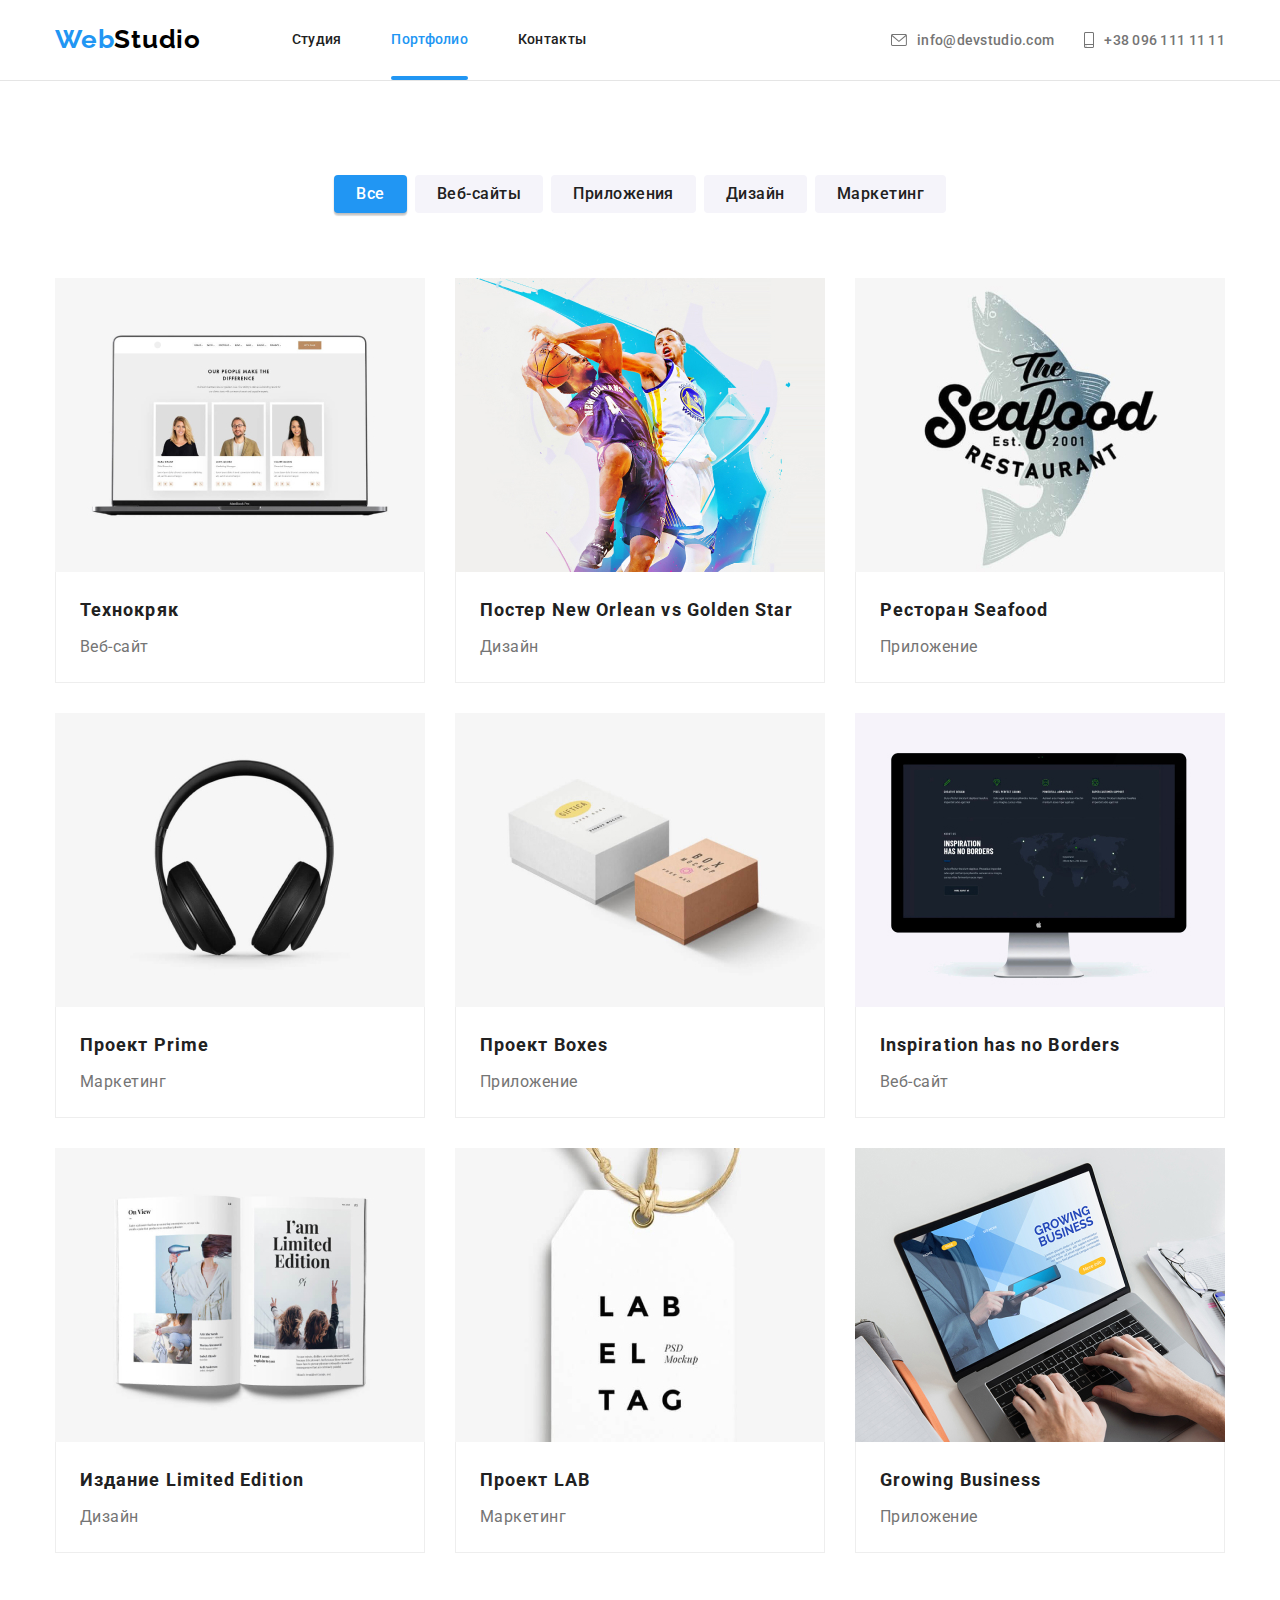
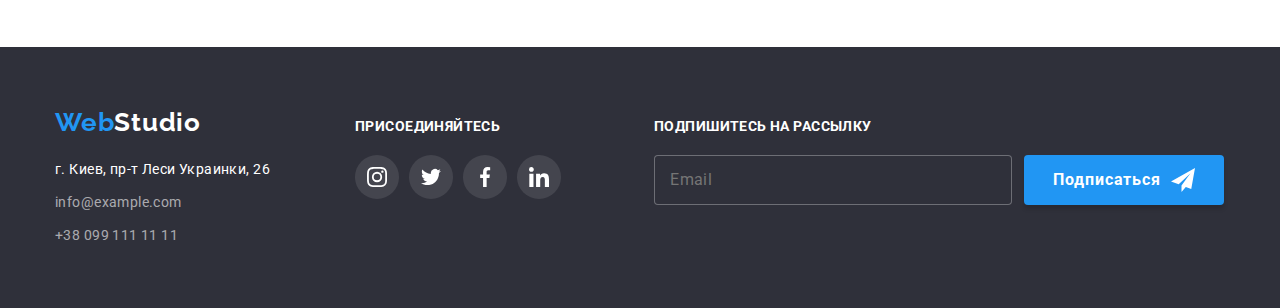
==== commit 1f6ecc31: "финализирует адаптивную верстку" ====
--- a/portfolio.html
+++ b/portfolio.html
@@ -74,13 +74,12 @@
             <li class="work-card">
               <a class="work-link link" href="#">
                 <div class="image-thumb">
-                  <img 
-                  srcset="
-                    ./images/portfolio-technokryak-1-450.jpg 1x,
-                    ./images/portfolio-technokryak-1-900.jpg 2x"
-                    src="./images/portfolio-technokryak-1-450.jpg" 
-                    alt="страница веб-сайта 'технокряк'" 
-                    width="450">
+                  <picture>
+                    <source srcset="./images/portfolio-desktop-technokryak-1-370.jpg 1x, ./images/portfolio-desktop-technokryak-1-740.jpg 2x" media="(min-width:1200px)">
+                    <source srcset="./images/portfolio-tablet-technokryak-1-354.jpg 1x, ./images/portfolio-tablet-technokryak-1-708.jpg 2x" media="(min-width:768px)">
+                    <source srcset="./images/portfolio-mobile-technokryak-1-450.jpg 1x, ./images/portfolio-mobile-technokryak-1-900.jpg 2x" media="(max-width:767px)">
+                    <img src="./images/portfolio-mobile-technokryak-1-450.jpg" alt="страница веб-сайта 'технокряк'" />
+                  </picture>
                   <p class="text-desc">Технокряк это современная площадка распространения коронавируса. Компании используют эту платформу для цифрового шпионажа и атак на защищённые сервера конкурентов.</p>
                 </div>
                 <div class="work-label">
@@ -92,13 +91,12 @@
             <li class="work-card">
               <a class="work-link link" href="#">
                 <div class="image-thumb">
-                  <img
-                    srcset="
-                    ./images/portfolio-new-orlean-2-450.jpg 1x,
-                    ./images/portfolio-new-orlean-2-900.jpg 2x" 
-                    src="./images/portfolio-new-orlean-2-450.jpg" 
-                    alt="постер с баскетболистами" 
-                    width="450">
+                  <picture>
+                    <source srcset="./images/portfolio-desktop-new-orlean-2-370.jpg 1x, ./images/portfolio-desktop-new-orlean-2-740.jpg 2x" media="(min-width:1200px)">
+                    <source srcset="./images/portfolio-tablet-new-orlean-2-354.jpg 1x, ./images/portfolio-tablet-new-orlean-2-708.jpg 2x" media="(min-width:768px)">
+                    <source srcset="./images/portfolio-mobile-new-orlean-2-450.jpg 1x, ./images/portfolio-mobile-new-orlean-2-900.jpg 2x" media="(max-width:767px)">
+                    <img src="./images/portfolio-mobile-new-orlean-2-450.jpg" alt="постер с баскетболистами"/>
+                  </picture>
                   <p class="text-desc">Технокряк это современная площадка распространения коронавируса. Компании используют эту платформу для цифрового шпионажа и атак на защищённые сервера конкурентов.</p>
                 </div>
                 <div class="work-label">
@@ -110,13 +108,12 @@
             <li class="work-card">
               <a class="work-link link" href="#">
                 <div class="image-thumb">
-                  <img 
-                    srcset="
-                    ./images/portfolio-seafood-3-450.jpg 1x,
-                    ./images/portfolio-seafood-3-900.jpg 2x" 
-                    src="./images/portfolio-seafood-3-450.jpg" 
-                    alt="логотип ресторана 'Seafood'" 
-                    width="450">
+                  <picture>
+                    <source srcset="./images/portfolio-desktop-seafood-3-370.jpg 1x, ./images/portfolio-desktop-seafood-3-740.jpg 2x" media="(min-width:1200px)">
+                    <source srcset="./images/portfolio-tablet-seafood-3-354.jpg 1x, ./images/portfolio-tablet-seafood-3-708.jpg 2x" media="(min-width:768px)">
+                    <source srcset="./images/portfolio-mobile-seafood-3-450.jpg 1x, ./images/portfolio-mobile-seafood-3-900.jpg 2x" media="(max-width:767px)">
+                    <img src="./images/portfolio-mobile-seafood-3-450.jpg" alt="логотип ресторана 'Seafood'"/>
+                  </picture>
                   <p class="text-desc">Технокряк это современная площадка распространения коронавируса. Компании используют эту платформу для цифрового шпионажа и атак на защищённые сервера конкурентов.</p>
                 </div>
                 <div class="work-label">
@@ -128,13 +125,12 @@
             <li class="work-card">
               <a class="work-link link" href="#">
                 <div class="image-thumb">
-                  <img 
-                    srcset="
-                    ./images/portfolio-prime-4-450.jpg 1x,
-                    ./images/portfolio-prime-4-900.jpg 2x"
-                    src="./images/portfolio-prime-4-450.jpg" 
-                    alt="черные наушники" 
-                    width="450">
+                  <picture>
+                    <source srcset="./images/portfolio-desktop-prime-4-370.jpg 1x, ./images/portfolio-desktop-prime-4-740.jpg 2x" media="(min-width:1200px)">
+                    <source srcset="./images/portfolio-tablet-prime-4-354.jpg 1x, ./images/portfolio-tablet-prime-4-708.jpg 2x" media="(min-width:768px)">
+                    <source srcset="./images/portfolio-mobile-prime-4-450.jpg 1x, ./images/portfolio-mobile-prime-4-900.jpg 2x" media="(max-width:767px)">
+                    <img src="./images/portfolio-mobile-prime-4-450.jpg" alt="черные наушники" />
+                  </picture>
                   <p class="text-desc">Технокряк это современная площадка распространения коронавируса. Компании используют эту платформу для цифрового шпионажа и атак на защищённые сервера конкурентов.</p>
                 </div>
                 <div class="work-label">
@@ -146,13 +142,12 @@
             <li class="work-card">
               <a class="work-link link" href="#">
                 <div class="image-thumb">
-                  <img 
-                    srcset="
-                    ./images/portfolio-boxes-5-450.jpg 1x,
-                    ./images/portfolio-boxes-5-900.jpg 2x"
-                    src="./images/portfolio-boxes-5-450.jpg" 
-                    alt="две картонные коробки" 
-                    width="450">
+                  <picture>
+                    <source srcset="./images/portfolio-desktop-boxes-5-370.jpg 1x, ./images/portfolio-desktop-boxes-5-740.jpg 2x" media="(min-width:1200px)">
+                    <source srcset="./images/portfolio-tablet-boxes-5-354.jpg 1x, ./images/portfolio-tablet-boxes-5-708.jpg 2x" media="(min-width:768px)">
+                    <source srcset="./images/portfolio-mobile-boxes-5-450.jpg 1x, ./images/portfolio-mobile-boxes-5-900.jpg 2x" media="(max-width:767px)">
+                    <img src="./images/portfolio-mobile-boxes-5-450.jpg" alt="две картонные коробки"/>
+                  </picture>
                   <p class="text-desc">Технокряк это современная площадка распространения коронавируса. Компании используют эту платформу для цифрового шпионажа и атак на защищённые сервера конкурентов.</p>
                 </div>
                 <div class="work-label">
@@ -164,13 +159,12 @@
             <li class="work-card">
               <a class="work-link link" href="#">
                 <div class="image-thumb">
-                  <img 
-                    srcset="
-                    ./images/portfolio-inspiration-6-450.jpg 1x,
-                    ./images/portfolio-inspiration-6-900.jpg 2x"
-                    src="./images/portfolio-inspiration-6-450.jpg" 
-                    alt="монитор, на котором изображена карта мира" 
-                    width="450">
+                  <picture>
+                    <source srcset="./images/portfolio-desktop-inspiration-6-370.jpg 1x, ./images/portfolio-desktop-inspiration-6-740.jpg 2x" media="(min-width:1200px)">
+                    <source srcset="./images/portfolio-tablet-inspiration-6-354.jpg 1x, ./images/portfolio-tablet-inspiration-6-708.jpg 2x" media="(min-width:768px)">
+                    <source srcset="./images/portfolio-mobile-inspiration-6-450.jpg 1x, ./images/portfolio-mobile-inspiration-6-900.jpg 2x" media="(max-width:767px)">
+                    <img src="./images/portfolio-mobile-inspiration-6-450.jpg" alt="монитор, на котором изображена карта мира" />
+                  </picture>
                   <p class="text-desc">Технокряк это современная площадка распространения коронавируса. Компании используют эту платформу для цифрового шпионажа и атак на защищённые сервера конкурентов.</p>
                 </div>
                 <div class="work-label">
@@ -182,12 +176,12 @@
             <li class="work-card">
               <a class="work-link link" href="#">
                 <div class="image-thumb">
-                  <img srcset="
-                    ./images/portfolio-limited-edition-7-450.jpg 1x,
-                    ./images/portfolio-limited-edition-7-900.jpg 2x"
-                    src="./images/portfolio-limited-edition-7-450.jpg" 
-                    alt="разворот глянцевого журнала" 
-                    width="450">
+                  <picture>
+                    <source srcset="./images/portfolio-desktop-limited-edition-7-370.jpg 1x, ./images/portfolio-desktop-limited-edition-7-740.jpg 2x" media="(min-width:1200px)">
+                    <source srcset="./images/portfolio-tablet-limited-edition-7-354.jpg 1x, ./images/portfolio-tablet-limited-edition-7-708.jpg 2x" media="(min-width:768px)">
+                    <source srcset="./images/portfolio-mobile-limited-edition-7-450.jpg 1x, ./images/portfolio-mobile-limited-edition-7-900.jpg 2x" media="(max-width:767px)">
+                    <img src="./images/portfolio-mobile-limited-edition-7-450.jpg" alt="разворот глянцевого журнала"/>
+                  </picture>
                   <p class="text-desc">Технокряк это современная площадка распространения коронавируса. Компании используют эту платформу для цифрового шпионажа и атак на защищённые сервера конкурентов.</p>
                 </div>
                 <div class="work-label">
@@ -199,12 +193,12 @@
             <li class="work-card">
               <a class="work-link link" href="#">
                 <div class="image-thumb">
-                  <img srcset="
-                    ./images/portfolio-lab-8-450.jpg 1x,
-                    ./images/portfolio-lab-8-900.jpg 2x"
-                    src="./images/portfolio-lab-8-450.jpg" 
-                    alt="этикетка товара на шнурке" 
-                    width="450">
+                  <picture>
+                    <source srcset="./images/portfolio-desktop-lab-8-370.jpg 1x, ./images/portfolio-desktop-lab-8-740.jpg 2x" media="(min-width:1200px)">
+                    <source srcset="./images/portfolio-tablet-lab-8-354.jpg 1x, ./images/portfolio-tablet-lab-8-708.jpg 2x" media="(min-width:768px)">
+                    <source srcset="./images/portfolio-mobile-lab-8-450.jpg 1x, ./images/portfolio-mobile-lab-8-900.jpg 2x" media="(max-width:767px)">
+                    <img src="./images/portfolio-mobile-lab-8-450.jpg" alt="этикетка товара на шнурке"/>
+                  </picture>
                   <p class="text-desc">Технокряк это современная площадка распространения коронавируса. Компании используют эту платформу для цифрового шпионажа и атак на защищённые сервера конкурентов.</p>
                 </div>
                 <div class="work-label">
@@ -216,12 +210,12 @@
             <li class="work-card">
               <a class="work-link link" href="#">
                 <div class="image-thumb">
-                  <img srcset="
-                    ./images/portfolio-growing-business-9-450.jpg 1x,
-                    ./images/portfolio-growing-business-9-900.jpg 2x"
-                    src="./images/portfolio-growing-business-9-450.jpg" 
-                    alt="экран ноутбука с открытым приложением для бизнеса" 
-                    width="450">
+                  <picture>
+                    <source srcset="./images/portfolio-desktop-growing-business-9-370.jpg 1x, ./images/portfolio-desktop-growing-business-9-740.jpg 2x" media="(min-width:1200px)">
+                    <source srcset="./images/portfolio-tablet-growing-business-9-354.jpg 1x, ./images/portfolio-tablet-growing-business-9-708.jpg 2x" media="(min-width:768px)">
+                    <source srcset="./images/portfolio-mobile-growing-business-9-450.jpg 1x, ./images/portfolio-mobile-growing-business-9-900.jpg 2x" media="(max-width:767px)">
+                    <img src="./images/portfolio-mobile-growing-business-9-450.jpg" alt="экран ноутбука с открытым приложением для бизнеса"/>
+                  </picture>
                   <p class="text-desc">Технокряк это современная площадка распространения коронавируса. Компании используют эту платформу для цифрового шпионажа и атак на защищённые сервера конкурентов.</p>
                 </div>
                 <div class="work-label">
--- a/css/main.min.css
+++ b/css/main.min.css
@@ -1,2 +1,2 @@
-@font-face{font-family:'Raleway';font-style:normal;font-weight:400;src:url("../../fonts/raleway-v18-latin_cyrillic-regular.eot");src:local(""),url("../../fonts/raleway-v18-latin_cyrillic-regular.eot?#iefix") format("embedded-opentype"),url("../../fonts/raleway-v18-latin_cyrillic-regular.woff2") format("woff2"),url("../../fonts/raleway-v18-latin_cyrillic-regular.woff") format("woff"),url("../../fonts/raleway-v18-latin_cyrillic-regular.ttf") format("truetype"),url("../../fonts/raleway-v18-latin_cyrillic-regular.svg#Raleway") format("svg")}@font-face{font-family:'Raleway';font-style:normal;font-weight:700;src:url("../../fonts/raleway-v18-latin_cyrillic-700.eot");src:local(""),url("../../fonts/raleway-v18-latin_cyrillic-700.eot?#iefix") format("embedded-opentype"),url("../../fonts/raleway-v18-latin_cyrillic-700.woff2") format("woff2"),url("../../fonts/raleway-v18-latin_cyrillic-700.woff") format("woff"),url("../../fonts/raleway-v18-latin_cyrillic-700.ttf") format("truetype"),url("../../fonts/raleway-v18-latin_cyrillic-700.svg#Raleway") format("svg")}body{font-family:"Roboto",sans-serif}body.modal-open{overflow:hidden}img{display:block;max-width:100%;height:auto;object-fit:cover;object-position:top center}.list{list-style:none;margin:0;padding:0}.link{text-decoration:none}h1,h2,h3,h4,p{margin-top:0}.container{margin-left:auto;margin-right:auto;padding-left:15px;padding-right:15px}@media screen and (max-width: 767px){.container{max-width:480px}}@media screen and (min-width: 768px){.container{width:768px}}@media screen and (min-width: 1200px){.container{width:1200px}}.section-title{margin-bottom:30px;font-size:28px;font-weight:700;line-height:1.17;letter-spacing:.03em;color:#212121;text-align:center}@media screen and (min-width: 1200px){.section-title{margin-bottom:50px;font-size:36px}}.visually-hidden{position:absolute !important;clip:rect(1px 1px 1px 1px);clip:rect(1px, 1px, 1px, 1px);padding:0 !important;border:0 !important;height:1px !important;width:1px !important;overflow:hidden}.clients-link,.email-field,.form-input{border-width:1px;border-style:solid;border-radius:4px}.header{background-color:#fff;position:relative}.header::after{content:"";display:block;height:1px;background-color:#E5E5E5}.header-nav{display:flex;justify-content:space-between;align-items:center}.header-nav .logo{padding-top:16px;padding-bottom:16px}@media screen and (min-width: 768px){.header-nav .logo{padding-top:26px;padding-bottom:26px}}@media screen and (min-width: 1200px){.header-nav .logo{padding-top:24px;padding-bottom:25px}}.logo{display:inline-block;font-family:"Raleway",sans-serif;font-size:26px;font-weight:700;line-height:1.19;letter-spacing:.03em;color:var(--primary-black-color)}.logo-accent{color:#2196F3}.logo.inverse{color:#fff}.menu-button{display:inline-flex;margin:0;padding:0;border:none;background-color:transparent}@media screen and (min-width: 768px){.menu-button{display:none}}.icon-menu{transition:fill 250ms cubic-bezier(0.4, 0, 0.2, 1)}.menu-button:hover .icon-menu,.menu-button:focus .icon-menu{fill:#2196F3}.icon-close{transition:fill 250ms cubic-bezier(0.4, 0, 0.2, 1)}.menu-button:hover .icon-close,.menu-button:focus .icon-close{fill:#2196F3}.menu-button .icon-close{display:none}.menu-button.is-open .icon-close{display:block}.menu-button.is-open .icon-menu{display:none}.menu-container{display:flex;z-index:2}@media screen and (max-width: 767px){.menu-container{position:absolute;left:0;top:100%;display:none;padding-top:40px;padding-bottom:52px;width:100%;background-color:#fff}.menu-container.is-open{display:block}}.site-nav{display:flex}@media screen and (max-width: 767px){.site-nav{flex-direction:column;align-items:center;margin-bottom:32px}}@media screen and (min-width: 768px){.site-nav{margin-right:84px}}@media screen and (min-width: 1200px){.site-nav{margin-right:305px}}@media screen and (min-width: 768px){.nav-item:not(:last-child){margin-right:50px}}.nav-link{position:relative;display:inline-block;padding-top:32px;padding-bottom:32px;font-family:inherit;font-size:14px;font-weight:500;line-height:1.14;letter-spacing:0.02em;color:#212121;transition:color 250ms cubic-bezier(0.4, 0, 0.2, 1)}@media screen and (max-width: 767px){.nav-link{padding-top:20px;padding-bottom:20px;font-size:18px;line-height:1.17}}.nav-link:focus,.nav-link:hover{color:#2196F3}.open-page{color:#2196F3}.open-page::after{position:absolute;left:0;bottom:0;content:"";width:100%;height:4px;background-color:#2196F3;border-radius:2px}@media screen and (max-width: 767px){.open-page::after{bottom:10px}}@media screen and (min-width: 1200px){.contact-item:not(:last-child){margin-right:30px}}.contact-list{display:flex;flex-direction:column;align-items:center;justify-content:center}@media screen and (min-width: 768px){.contact-list{align-items:start}}@media screen and (min-width: 1200px){.contact-list{flex-direction:row;align-items:center}}.contact-link{display:flex;align-items:center;font-family:inherit;padding-top:8px;padding-bottom:8px;font-size:18px;font-weight:500;line-height:1.17;letter-spacing:0.02em;color:#757575;transition:color 250ms cubic-bezier(0.4, 0, 0.2, 1)}@media screen and (min-width: 768px){.contact-link{font-size:12px;padding-top:5px;padding-bottom:5px}}@media screen and (min-width: 1200px){.contact-link{font-size:14px;padding-top:32px;padding-bottom:32px}}.contact-link:hover,.contact-link:focus{color:#2196F3}.icon-contact{margin-right:10px;fill:currentColor}.hero{padding-top:118px;padding-bottom:118px;text-align:center}@media screen and (min-width: 1200px){.hero{padding-top:200px;padding-bottom:200px}}.hero .btn{margin-left:auto;margin-right:auto}.overlay{max-width:480px;margin-left:auto;margin-right:auto;background-position:center;background-repeat:no-repeat;background-size:cover;background-color:#2F303A;background-image:linear-gradient(to right, rgba(47,48,58,0.4), rgba(47,48,58,0.4)),url(../../images/hero-bcg-mobile1x.jpg)}@media screen and (min-resolution: 2dppx), screen and (min-resolution: 192dpi), screen and (min-resolution: 2dppx){.overlay{background-image:linear-gradient(to right, rgba(47,48,58,0.4), rgba(47,48,58,0.4)),url(../../images/hero-bcg-mobile2x.jpg)}}@media screen and (min-width: 768px){.overlay{max-width:768px;background-image:linear-gradient(to right, rgba(47,48,58,0.4), rgba(47,48,58,0.4)),url(../../images/hero-bcg-tablet1x.jpg)}}@media screen and (min-width: 768px) and (min-device-pixel-ratio: 2), screen and (min-width: 768px) and (min-resolution: 192dpi), screen and (min-width: 768px) and (min-resolution: 2dppx){.overlay{background-image:linear-gradient(to right, rgba(47,48,58,0.4), rgba(47,48,58,0.4)),url(../../images/hero-bcg-tablet2x.jpg)}}@media screen and (min-width: 1200px){.overlay{max-width:1600px;background-image:linear-gradient(to right, rgba(47,48,58,0.4), rgba(47,48,58,0.4)),url(../../images/hero-bcg-desktop1x.jpg)}}@media screen and (min-width: 1200px) and (min-device-pixel-ratio: 2), screen and (min-width: 1200px) and (min-resolution: 192dpi), screen and (min-width: 1200px) and (min-resolution: 2dppx){.overlay{background-image:linear-gradient(to right, rgba(47,48,58,0.4), rgba(47,48,58,0.4)),url(../../images/hero-bcg-desktop2x.jpg)}}.hero-title{max-width:360px;margin-left:auto;margin-right:auto;margin-bottom:30px;font-size:26px;font-weight:900;line-height:1.6;letter-spacing:0.06em;color:#fff;text-transform:uppercase}@media screen and (min-width: 1200px){.hero-title{max-width:696px;font-size:44px;line-height:1.36}}.btn{display:flex;flex-wrap:nowrap;flex-direction:row;justify-content:center;align-items:center;min-width:200px;padding-top:10px;padding-bottom:10px;font-size:16px;font-weight:700;line-height:1.87;letter-spacing:.06em;color:#fff;background-color:#2196F3;border-width:0px;border-radius:4px;box-shadow:0px 4px 4px rgba(0,0,0,0.15);transition:color 250ms cubic-bezier(0.4, 0, 0.2, 1),background-color 250ms cubic-bezier(0.4, 0, 0.2, 1)}.btn:hover,.btn:focus{color:#2196F3;background-color:#F5F4FA}.btn .icon-send{margin-left:10px;fill:#fff;transition:fill 250ms cubic-bezier(0.4, 0, 0.2, 1)}.btn:hover .icon-send,.btn:focus .icon-send{fill:#2196F3}.features{padding-top:60px;padding-bottom:60px;background-color:#fff}@media screen and (min-width: 1200px){.features{padding-top:90px;padding-bottom:90px}}.features-list{margin:-15px}@media screen and (min-width: 768px){.features-list{display:flex;flex-wrap:wrap}}@media screen and (min-width: 1200px){.features-list{flex-wrap:nowrap}}.features-item{margin:15px}@media screen and (min-width: 768px){.features-item{width:calc((100% - 2 * 30px)/2)}}@media screen and (min-width: 1200px){.features-item{width:calc((100% - 4 * 30px)/4)}}.features-icon{display:flex;flex-wrap:nowrap;flex-direction:row;justify-content:center;align-items:center;width:100%;height:120px;margin-bottom:30px;background-color:#F5F4FA;border-radius:4px}.features-title{margin-bottom:10px;font-size:14px;font-weight:700;line-height:1.17;letter-spacing:.03em;color:#212121;text-transform:uppercase;text-align:center}.features-text{margin-bottom:0;font-size:14px;font-weight:400;line-height:1.71;letter-spacing:.03em;color:#757575}.services{padding-bottom:94px;background-color:#fff}@media screen and (max-width: 1199px){.services{display:none}}.services-list{display:flex}.services-list .subtitle{margin-bottom:0;padding-top:27px;padding-bottom:27px;font-size:14px;font-weight:700;line-height:1.14;letter-spacing:.03em;color:#fff;text-align:center;text-transform:uppercase}.services-item{position:relative;width:calc((100% - 2 * 30px)/3)}.services-item:not(:nth-child(3n)){margin-right:30px}.subtitle-thumb{position:absolute;left:0;bottom:0;width:100%;background-color:rgba(47,48,58,0.8)}.team{padding-top:60px;padding-bottom:60px;background-color:#F5F4FA}@media screen and (min-width: 1200px){.team{padding-top:90px;padding-bottom:90px}}@media screen and (min-width: 768px){.team-list{display:flex}}@media screen and (min-width: 768px) and (max-width: 1199px){.team-list{flex-wrap:wrap;margin:-15px}}.team-item{box-shadow:0px 1px 3px rgba(0,0,0,0.12),0px 1px 1px rgba(0,0,0,0.14),0px 2px 1px rgba(0,0,0,0.2)}@media screen and (max-width: 767px){.team-item:not(:last-child){margin-bottom:30px}}@media screen and (min-width: 768px){.team-item{width:calc((100% - 2 * 30px)/2);margin:15px}}@media screen and (min-width: 1200px){.team-item{width:calc((100% - 4 * 30px)/4)}.team-item:not(:nth-child(4n)){margin-right:30px}}.team-desc{padding-top:30px;padding-bottom:24px;text-align:center;background-color:#fff;border-radius:0px 0px 4px 4px}@media screen and (min-width: 1200px){.team-desc{padding-bottom:30px}}.team-name{margin-bottom:10px;font-size:16px;font-weight:500;line-height:1.19;letter-spacing:.03em;color:#212121}.team-post{margin-bottom:16px;font-size:16px;font-weight:400;line-height:1.19;letter-spacing:.03em;color:#757575}.social-list{display:flex;flex-wrap:nowrap;flex-direction:row;justify-content:center;align-items:start}.social-item{border-radius:50%;background-color:rgba(255,255,255,0.1)}.social-item:not(:nth-child(4n)){margin-right:10px}.social-link{display:flex;flex-wrap:nowrap;flex-direction:row;justify-content:center;align-items:center;width:44px;height:44px;color:#AFB1B8;border-radius:50%;transition:color 250ms cubic-bezier(0.4, 0, 0.2, 1),background-color 250ms cubic-bezier(0.4, 0, 0.2, 1)}.social-link:hover,.social-link:focus{color:#fff;background-color:#2196F3}.social-link.inverse{color:#fff}.social-icon{display:block;width:20px;height:20px;fill:currentColor}.clients{padding-top:60px;padding-bottom:60px}@media screen and (min-width: 1200px){.clients{padding-top:94px;padding-bottom:94px}}.clients-list{display:flex;flex-wrap:wrap;margin:-15px}@media screen and (min-width: 1200px){.clients-list{flex-wrap:nowrap}}.clients-item{width:calc((100% - 2 * 30px)/2);margin:15px}@media screen and (min-width: 768px){.clients-item{width:calc((100% - 3 * 30px)/3)}}@media screen and (min-width: 1200px){.clients-item{width:calc((100% - 6 * 30px)/6)}}.clients-link{display:flex;flex-wrap:nowrap;flex-direction:row;justify-content:center;align-items:center;height:90px;color:#AFB1B8;border-color:#AFB1B8;transition:color 250ms cubic-bezier(0.4, 0, 0.2, 1),border-color 250ms cubic-bezier(0.4, 0, 0.2, 1)}.clients-link:hover,.clients-link:focus{border-color:#2196F3;color:#2196F3}.client-icon{display:block;fill:currentColor}.footer{padding-top:60px;padding-bottom:60px;background-color:#2F303A}@media screen and (max-width: 1199px){.footer .container{text-align:center}}@media screen and (min-width: 1200px){.footer .container{display:flex;align-items:baseline}}.footer .logo{display:inline-block;margin-bottom:20px}@media screen and (max-width: 1199px){.footer .logo{margin-left:auto;margin-right:auto}}@media screen and (min-width: 1200px){.footer .logo{margin-right:0}}@media screen and (max-width: 1199px){.footer .btn{margin-left:auto;margin-right:auto}}.contacts-wrap{display:flex}@media screen and (max-width: 767px){.contacts-wrap{flex-direction:column}}@media screen and (min-width: 768px) and (max-width: 1199px){.contacts-wrap{justify-content:space-between;margin-bottom:60px;padding-left:60px;padding-right:73px}}@media screen and (min-width: 1200px){.contacts-wrap{align-items:baseline}}@media screen and (max-width: 767px){.address{margin-bottom:60px}}@media screen and (max-width: 1199px){.address{text-align:center}}@media screen and (min-width: 1200px){.address{margin-right:85px}}.address-text{font-size:14px;font-weight:400;line-height:1.71;letter-spacing:.03em;color:#fff;font-style:normal}@media screen and (max-width: 1199px){.address-text{margin-bottom:8px}}@media screen and (min-width: 1200px){.address-text{margin-bottom:9px}}@media screen and (max-width: 1199px){.address-item:not(:last-child){margin-bottom:8px}}@media screen and (min-width: 1200px){.address-item:not(:last-child){margin-bottom:9px}}.address-link{display:inline-block;font-size:14px;font-weight:400;line-height:1.71;letter-spacing:.03em;color:rgba(255,255,255,0.6);transition:color 250ms cubic-bezier(0.4, 0, 0.2, 1)}.address-link:hover,.address-link:focus{color:#2196F3}@media screen and (max-width: 767px){.footer-social{margin-bottom:60px}}@media screen and (min-width: 1200px){.footer-social{margin-right:93px}}.following-text{display:inline-block;margin-bottom:20px;font-size:14px;font-weight:700;line-height:1.14;letter-spacing:.03em;color:#fff;text-transform:uppercase}@media screen and (min-width: 1200px){.email-form{display:flex}}.email-field{height:50px;padding-left:15px;font-size:16px;font-weight:400;line-height:1.25;letter-spacing:.03em;color:rgba(255,255,255,0.6);border-color:rgba(255,255,255,0.3);background-color:#2F303A}@media screen and (max-width: 767px){.email-field{width:100%;max-width:450px;margin-bottom:20px}}@media screen and (min-width: 768px) and (max-width: 1199px){.email-field{width:450px;margin-bottom:20px}}@media screen and (min-width: 1200px){.email-field{width:358px;margin-right:12px}}.email-field:invalid{color:#F33333}.field-form{position:relative;display:flex;flex-direction:column;margin-bottom:10px}.field-form.comment{margin-bottom:20px}.form-input{width:100%;height:40px;margin:0;padding-left:42px;padding-top:11px;padding-bottom:11px;border-color:rgba(33,33,33,0.2);transition:border-color 250ms cubic-bezier(0.4, 0, 0.2, 1)}.field-form:focus-within .form-input,.field-form:hover .form-input{border-color:#2196F3}.form-label{margin-bottom:4px;font-size:12px;font-weight:400;line-height:1.17;letter-spacing:.01em;color:#757575}.form-icon{position:absolute;top:50%;left:12px;fill:#212121;transition:fill 250ms cubic-bezier(0.4, 0, 0.2, 1)}.field-form:focus-within .form-icon,.field-form:hover .form-icon{fill:#2196F3}.comment-input{resize:none;height:120px;padding:12px 16px}.comment-input::placeholder{font-size:12px;font-weight:400;line-height:1.17;letter-spacing:.01em;color:rgba(117,117,117,0.5)}.policy{position:relative;display:block;margin-bottom:30px}.policy-label{margin-left:24px;font-size:12px;font-weight:400;line-height:1.7;letter-spacing:0.03em;color:#757575}@media screen and (min-width: 1200px){.policy-label{font-size:14px;margin-left:35px}}.policy-link{color:#2196F3}.policy-icon{position:absolute;top:50%;left:0;display:block;width:16px;height:15px;background-color:transparent;border-width:2px;border-style:solid;border-color:#212121;border-radius:2px;transform:translateY(-50%);transition:border-color 250ms cubic-bezier(0.4, 0, 0.2, 1),background-color 250ms cubic-bezier(0.4, 0, 0.2, 1)}@media screen and (min-width: 1200px){.policy-icon{left:12px}}.policy-input:checked+.policy-icon,.policy-input:checked:focus+.policy-icon{background-image:url("../images/icon-form-check.svg");background-repeat:no-repeat;background-size:contain;background-origin:border-box;background-color:#2196F3;border-color:#2196F3}.policy-input:focus+.policy-icon,.policy-input:hover+.policy-icon{border-color:#2196F3}.form .btn{display:block;margin-left:auto;margin-right:auto}.works{padding-top:60px;padding-bottom:60px}@media screen and (min-width: 1200px){.works{padding-top:94px;padding-bottom:94px}}.radio-btn{display:flex;flex-wrap:wrap;margin-bottom:25px}@media screen and (min-width: 768px){.radio-btn{justify-content:center;margin-bottom:30px}}@media screen and (min-width: 1200px){.radio-btn{margin-bottom:50px}}.radio-btn-item:not(:last-child){margin-right:8px;margin-bottom:15px}.radio-btn-link{display:inline-block;min-width:73px;padding:6px 22px;font-size:16px;font-weight:500;line-height:1.62;letter-spacing:.03em;color:#212121;text-align:center;background-color:#F5F4FA;border-width:0;border-radius:4px;transition:box-shadow 250ms cubic-bezier(0.4, 0, 0.2, 1),color 250ms cubic-bezier(0.4, 0, 0.2, 1),background-color 250ms cubic-bezier(0.4, 0, 0.2, 1)}.radio-btn-link:hover,.radio-btn-link:focus{color:#fff;background-color:#2196F3;box-shadow:0px 3px 1px rgba(0,0,0,0.1),0px 1px 2px rgba(0,0,0,0.08),0px 2px 2px rgba(0,0,0,0.12)}.radio-btn-link.active{color:#fff;background-color:#2196F3;box-shadow:0px 3px 1px rgba(0,0,0,0.1),0px 1px 2px rgba(0,0,0,0.08),0px 2px 2px rgba(0,0,0,0.12)}@media screen and (min-width: 768px){.works-list{display:flex;flex-wrap:wrap;margin:-15px}}@media screen and (max-width: 767px){.work-card:not(:last-child){margin-bottom:30px}}@media screen and (min-width: 768px){.work-card{width:calc((100% - 2 * 30px)/2);margin:15px}}@media screen and (min-width: 1200px){.work-card{width:calc((100% - 3 * 30px)/3)}}.work-link{display:block;transition:box-shadow 250ms cubic-bezier(0.4, 0, 0.2, 1)}.work-link:hover,.work-link:focus{box-shadow:0px 1px 1px rgba(0,0,0,0.12),0px 4px 4px rgba(0,0,0,0.06),1px 4px 6px rgba(0,0,0,0.16)}.image-thumb{position:relative;overflow:hidden}.text-desc{position:absolute;left:0;bottom:0;width:100%;height:100%;padding:63px 24px;margin-bottom:0;font-size:18px;font-weight:400;line-height:1.56;letter-spacing:.03em;color:#fff;background-color:rgba(33,150,243,0.9);transform:translateY(100%);opacity:0;transition:opacity 250ms cubic-bezier(0.4, 0, 0.2, 1),transform 250ms cubic-bezier(0.4, 0, 0.2, 1)}.work-link:hover .text-desc,.work-link:focus .text-desc{opacity:1;transform:translateY(0)}.work-label{padding:20px 24px;border-left-width:1px;border-right-width:1px;border-bottom-width:1px;border-left-style:solid;border-right-style:solid;border-bottom-style:solid;border-left-color:#eee;border-right-color:#eee;border-bottom-color:#eee}.work-title{margin-bottom:4px;font-size:18px;font-weight:700;line-height:2;letter-spacing:.06em;color:#212121;font-size:18px;line-height:2.0;letter-spacing:0.06em}.work-subtitle{margin-bottom:0;font-size:16px;font-weight:400;line-height:1.87;letter-spacing:.03em;color:#757575}.backdrop{position:fixed;top:0;left:0;width:100%;height:100%;background-color:rgba(0,0,0,0.2);opacity:1;overflow-y:scroll;transition:opacity 250ms cubic-bezier(0.4, 0, 0.2, 1);z-index:3}.backdrop.is-hidden{opacity:0;pointer-events:none}.is-hidden .modal{transform:scale(1)}@media screen and (min-width: 481px){.is-hidden .modal{transform:translate(-50%, -50%) scale(1)}}.modal{width:100%;padding:40px;background-color:#fff;transform:scale(0.8);transition:transform 250ms cubic-bezier(0.4, 0, 0.2, 1)}@media screen and (min-width: 481px){.modal{width:450px;position:absolute;top:50%;left:50%;transform:translate(-50%, -50%) scale(0.8)}}@media screen and (min-width: 1200px){.modal{width:538px}}.btn-close{position:absolute;top:8px;right:8px;display:flex;align-items:center;width:30px;height:30px;padding:6px 6px;background-color:#fff;border:1px solid rgba(0,0,0,0.1);border-radius:50%}.icon-close{fill:var(--primary-black-color);transition:fill 250ms cubic-bezier(0.4, 0, 0.2, 1)}.btn-close:hover .icon-close,.btn-close:focus .icon-close{fill:#2196F3}.form-title{display:block;margin-bottom:12px;font-size:20px;font-weight:700;line-height:1.15;letter-spacing:.03em;color:#212121;text-align:center}
+@font-face{font-family:'Raleway';font-style:normal;font-weight:400;src:url("../../fonts/raleway-v18-latin_cyrillic-regular.eot");src:local(""),url("../../fonts/raleway-v18-latin_cyrillic-regular.eot?#iefix") format("embedded-opentype"),url("../../fonts/raleway-v18-latin_cyrillic-regular.woff2") format("woff2"),url("../../fonts/raleway-v18-latin_cyrillic-regular.woff") format("woff"),url("../../fonts/raleway-v18-latin_cyrillic-regular.ttf") format("truetype"),url("../../fonts/raleway-v18-latin_cyrillic-regular.svg#Raleway") format("svg")}@font-face{font-family:'Raleway';font-style:normal;font-weight:700;src:url("../../fonts/raleway-v18-latin_cyrillic-700.eot");src:local(""),url("../../fonts/raleway-v18-latin_cyrillic-700.eot?#iefix") format("embedded-opentype"),url("../../fonts/raleway-v18-latin_cyrillic-700.woff2") format("woff2"),url("../../fonts/raleway-v18-latin_cyrillic-700.woff") format("woff"),url("../../fonts/raleway-v18-latin_cyrillic-700.ttf") format("truetype"),url("../../fonts/raleway-v18-latin_cyrillic-700.svg#Raleway") format("svg")}body{font-family:"Roboto",sans-serif}body.modal-open{overflow:hidden}img{display:block;max-width:100%;height:auto;object-fit:cover;object-position:top center}.list{list-style:none;margin:0;padding:0}.link{text-decoration:none}h1,h2,h3,h4,p{margin-top:0}.container{width:100%;margin-left:auto;margin-right:auto;padding-left:15px;padding-right:15px}@media screen and (min-width: 480px){.container{width:480px}}@media screen and (min-width: 768px){.container{width:768px}}@media screen and (min-width: 1200px){.container{width:1200px}}.section-title{margin-bottom:30px;font-size:28px;font-weight:700;line-height:1.17;letter-spacing:.03em;color:#212121;text-align:center}@media screen and (min-width: 1200px){.section-title{margin-bottom:50px;font-size:36px}}.visually-hidden{position:absolute !important;clip:rect(1px 1px 1px 1px);clip:rect(1px, 1px, 1px, 1px);padding:0 !important;border:0 !important;height:1px !important;width:1px !important;overflow:hidden}.clients-link,.email-field,.form-input{border-width:1px;border-style:solid;border-radius:4px}.header{background-color:#fff;position:relative}.header::after{content:"";display:block;height:1px;background-color:#E5E5E5}.header-nav{display:flex;flex-wrap:nowrap;flex-direction:row;justify-content:space-between;align-items:center}.header-nav .logo{padding-top:16px;padding-bottom:16px}@media screen and (min-width: 768px){.header-nav .logo{padding-top:26px;padding-bottom:26px}}@media screen and (min-width: 1200px){.header-nav .logo{padding-top:24px;padding-bottom:25px}}.logo{display:inline-block;font-family:"Raleway",sans-serif;font-size:24px;font-weight:700;line-height:1.17;letter-spacing:.03em;color:var(--primary-black-color)}@media screen and (min-width: 1200px){.logo{font-size:26px;line-height:1.19}}.logo-accent{color:#2196F3}.logo.inverse{color:#fff}.menu-button{display:inline-flex;margin:0;padding:0;border:none;background-color:transparent}@media screen and (min-width: 768px){.menu-button{display:none}}.icon-menu{transition:fill 250ms cubic-bezier(0.4, 0, 0.2, 1)}.menu-button.is-open .icon-menu{display:none}.menu-button:hover .icon-menu,.menu-button:focus .icon-menu{fill:#2196F3}.icon-close{transition:fill 250ms cubic-bezier(0.4, 0, 0.2, 1)}.menu-button .icon-close{display:none}.menu-button.is-open .icon-close{display:block}.menu-button:hover .icon-close,.menu-button:focus .icon-close{fill:#2196F3}.menu-container{display:flex;z-index:2}@media screen and (max-width: 767px){.menu-container{position:absolute;left:0;top:100%;display:none;padding-top:40px;padding-bottom:52px;width:100%;background-color:#fff}.menu-container.is-open{display:block}}.site-nav{display:flex}@media screen and (max-width: 767px){.site-nav{flex-direction:column;align-items:center;margin-bottom:32px}}@media screen and (min-width: 768px){.site-nav{margin-right:84px}}@media screen and (min-width: 1200px){.site-nav{margin-right:305px}}@media screen and (min-width: 768px){.nav-item:not(:last-child){margin-right:50px}}.nav-link{position:relative;display:inline-block;padding-top:32px;padding-bottom:32px;font-family:inherit;font-size:14px;font-weight:500;line-height:1.14;letter-spacing:.02em;color:#212121;transition:color 250ms cubic-bezier(0.4, 0, 0.2, 1)}@media screen and (max-width: 767px){.nav-link{padding-top:20px;padding-bottom:20px;font-size:18px;line-height:1.17}}.nav-link:focus,.nav-link:hover{color:#2196F3}.open-page{color:#2196F3}.open-page::after{position:absolute;left:0;bottom:0;content:"";width:100%;height:4px;background-color:#2196F3;border-radius:2px}@media screen and (max-width: 767px){.open-page::after{bottom:10px}}.contact-list{display:flex;flex-wrap:nowrap;flex-direction:column;justify-content:center;align-items:center}@media screen and (min-width: 768px){.contact-list{align-items:start}}@media screen and (min-width: 1200px){.contact-list{flex-direction:row;align-items:center}}@media screen and (min-width: 1200px){.contact-item:not(:last-child){margin-right:30px}}.contact-link{display:flex;flex-wrap:nowrap;flex-direction:row;justify-content:start;align-items:center;padding-top:8px;padding-bottom:8px;font-family:inherit;font-size:18px;font-weight:500;line-height:1.17;letter-spacing:.02em;color:#757575;transition:color 250ms cubic-bezier(0.4, 0, 0.2, 1)}@media screen and (min-width: 768px){.contact-link{padding-top:5px;padding-bottom:5px;font-size:12px}}@media screen and (min-width: 1200px){.contact-link{padding-top:32px;padding-bottom:32px;font-size:14px}}.contact-link:hover,.contact-link:focus{color:#2196F3}.icon-contact{margin-right:10px;fill:currentColor}.hero{padding-top:118px;padding-bottom:118px;text-align:center}@media screen and (min-width: 1200px){.hero{padding-top:200px;padding-bottom:200px}}.hero .btn{margin-left:auto;margin-right:auto}.overlay{max-width:480px;margin-left:auto;margin-right:auto;background-position:center;background-repeat:no-repeat;background-size:cover;background-color:#2F303A;background-image:linear-gradient(to right, rgba(47,48,58,0.4), rgba(47,48,58,0.4)),url(../../images/hero-bcg-mobile1x.jpg)}@media screen and (min-resolution: 2dppx), screen and (min-resolution: 192dpi), screen and (min-resolution: 2dppx){.overlay{background-image:linear-gradient(to right, rgba(47,48,58,0.4), rgba(47,48,58,0.4)),url(../../images/hero-bcg-mobile2x.jpg)}}@media screen and (min-width: 768px){.overlay{max-width:768px;background-image:linear-gradient(to right, rgba(47,48,58,0.4), rgba(47,48,58,0.4)),url(../../images/hero-bcg-tablet1x.jpg)}}@media screen and (min-width: 768px) and (min-device-pixel-ratio: 2), screen and (min-width: 768px) and (min-resolution: 192dpi), screen and (min-width: 768px) and (min-resolution: 2dppx){.overlay{background-image:linear-gradient(to right, rgba(47,48,58,0.4), rgba(47,48,58,0.4)),url(../../images/hero-bcg-tablet2x.jpg)}}@media screen and (min-width: 1200px){.overlay{max-width:1600px;background-image:linear-gradient(to right, rgba(47,48,58,0.4), rgba(47,48,58,0.4)),url(../../images/hero-bcg-desktop1x.jpg)}}@media screen and (min-width: 1200px) and (min-device-pixel-ratio: 2), screen and (min-width: 1200px) and (min-resolution: 192dpi), screen and (min-width: 1200px) and (min-resolution: 2dppx){.overlay{background-image:linear-gradient(to right, rgba(47,48,58,0.4), rgba(47,48,58,0.4)),url(../../images/hero-bcg-desktop2x.jpg)}}.hero-title{max-width:360px;margin-left:auto;margin-right:auto;margin-bottom:30px;font-size:26px;font-weight:900;line-height:1.62;letter-spacing:.06em;color:#fff;text-transform:uppercase}@media screen and (min-width: 1200px){.hero-title{max-width:696px;font-size:44px;line-height:1.36}}.btn{display:flex;flex-wrap:nowrap;flex-direction:row;justify-content:center;align-items:center;min-width:200px;padding-top:10px;padding-bottom:10px;font-size:16px;font-weight:700;line-height:1.87;letter-spacing:.06em;color:#fff;background-color:#2196F3;border-width:0px;border-radius:4px;box-shadow:0px 4px 4px rgba(0,0,0,0.15);transition:color 250ms cubic-bezier(0.4, 0, 0.2, 1),background-color 250ms cubic-bezier(0.4, 0, 0.2, 1)}.btn:hover,.btn:focus{color:#2196F3;background-color:#F5F4FA}.btn .icon-send{margin-left:10px;fill:#fff;transition:fill 250ms cubic-bezier(0.4, 0, 0.2, 1)}.btn:hover .icon-send,.btn:focus .icon-send{fill:#2196F3}.features{padding-top:60px;padding-bottom:60px;background-color:#fff}@media screen and (min-width: 1200px){.features{padding-top:90px;padding-bottom:90px}}.features-list{margin:-15px}@media screen and (min-width: 768px){.features-list{display:flex;flex-wrap:wrap}}@media screen and (min-width: 1200px){.features-list{flex-wrap:nowrap}}.features-item{margin:15px}@media screen and (min-width: 768px){.features-item{width:calc((100% - 2 * 30px)/2)}}@media screen and (min-width: 1200px){.features-item{width:calc((100% - 4 * 30px)/4)}}.features-icon{display:flex;flex-wrap:nowrap;flex-direction:row;justify-content:center;align-items:center;width:100%;height:120px;margin-bottom:30px;background-color:#F5F4FA;border-radius:4px}.features-title{margin-bottom:10px;font-size:14px;font-weight:700;line-height:1.17;letter-spacing:.03em;color:#212121;text-transform:uppercase;text-align:center}.features-text{margin-bottom:0;font-size:14px;font-weight:400;line-height:1.71;letter-spacing:.03em;color:#757575}.services{padding-bottom:94px;background-color:#fff}@media screen and (max-width: 1199px){.services{display:none}}.services-list{display:flex}.services-list .subtitle{margin-bottom:0;padding-top:27px;padding-bottom:27px;font-size:14px;font-weight:700;line-height:1.14;letter-spacing:.03em;color:#fff;text-align:center;text-transform:uppercase}.services-item{position:relative;width:calc((100% - 2 * 30px)/3)}.services-item:not(:nth-child(3n)){margin-right:30px}.subtitle-thumb{position:absolute;left:0;bottom:0;width:100%;background-color:rgba(47,48,58,0.8)}.team{padding-top:60px;padding-bottom:60px;background-color:#F5F4FA}@media screen and (min-width: 1200px){.team{padding-top:90px;padding-bottom:90px}}@media screen and (min-width: 768px){.team-list{display:flex}}@media screen and (min-width: 768px){.team-list{margin:-15px}}@media screen and (min-width: 768px) and (max-width: 1199px){.team-list{flex-wrap:wrap}}.team-item{box-shadow:0px 1px 3px rgba(0,0,0,0.12),0px 1px 1px rgba(0,0,0,0.14),0px 2px 1px rgba(0,0,0,0.2)}@media screen and (max-width: 767px){.team-item:not(:last-child){margin-bottom:30px}}@media screen and (min-width: 768px){.team-item{width:calc((100% - 2 * 30px)/2);margin:15px}}@media screen and (min-width: 1200px){.team-item{width:calc((100% - 3 * 30px)/4)}}.team-desc{padding-top:30px;padding-bottom:24px;text-align:center;background-color:#fff;border-radius:0px 0px 4px 4px}@media screen and (min-width: 1200px){.team-desc{padding-bottom:30px}}.team-name{margin-bottom:10px;font-size:16px;font-weight:500;line-height:1.19;letter-spacing:.03em;color:#212121}.team-post{margin-bottom:16px;font-size:16px;font-weight:400;line-height:1.19;letter-spacing:.03em;color:#757575}.social-list{display:flex;flex-wrap:nowrap;flex-direction:row;justify-content:center;align-items:start}.social-item{border-radius:50%;background-color:rgba(255,255,255,0.1)}.social-item:not(:nth-child(4n)){margin-right:10px}.social-link{display:flex;flex-wrap:nowrap;flex-direction:row;justify-content:center;align-items:center;width:44px;height:44px;color:#AFB1B8;border-radius:50%;transition:color 250ms cubic-bezier(0.4, 0, 0.2, 1),background-color 250ms cubic-bezier(0.4, 0, 0.2, 1)}.social-link:hover,.social-link:focus{color:#fff;background-color:#2196F3}.social-link.inverse{color:#fff}.social-icon{display:block;width:20px;height:20px;fill:currentColor}.clients{padding-top:60px;padding-bottom:60px}@media screen and (min-width: 1200px){.clients{padding-top:94px;padding-bottom:94px}}.clients-list{display:flex;flex-wrap:wrap;margin:-15px}@media screen and (min-width: 1200px){.clients-list{flex-wrap:nowrap}}.clients-item{width:calc((100% - 2 * 30px)/2);margin:15px}@media screen and (min-width: 768px){.clients-item{width:calc((100% - 3 * 30px)/3)}}@media screen and (min-width: 1200px){.clients-item{width:calc((100% - 6 * 30px)/6)}}.clients-link{display:flex;flex-wrap:nowrap;flex-direction:row;justify-content:center;align-items:center;height:90px;color:#AFB1B8;border-color:#AFB1B8;transition:color 250ms cubic-bezier(0.4, 0, 0.2, 1),border-color 250ms cubic-bezier(0.4, 0, 0.2, 1)}.clients-link:hover,.clients-link:focus{border-color:#2196F3;color:#2196F3}.client-icon{display:block;fill:currentColor}.footer{padding-top:60px;padding-bottom:60px;background-color:#2F303A}@media screen and (max-width: 1199px){.footer .container{text-align:center}}@media screen and (min-width: 1200px){.footer .container{display:flex;align-items:baseline}}.footer .logo{display:inline-block;margin-bottom:20px}@media screen and (max-width: 1199px){.footer .logo{margin-left:auto;margin-right:auto}}@media screen and (min-width: 1200px){.footer .logo{margin-right:0}}@media screen and (max-width: 1199px){.footer .btn{margin-left:auto;margin-right:auto}}.contacts-wrap{display:flex}@media screen and (max-width: 767px){.contacts-wrap{flex-direction:column}}@media screen and (min-width: 768px) and (max-width: 1199px){.contacts-wrap{justify-content:space-between;margin-bottom:60px;padding-left:60px;padding-right:73px}}@media screen and (min-width: 1200px){.contacts-wrap{align-items:baseline}}@media screen and (max-width: 767px){.address{margin-bottom:60px}}@media screen and (max-width: 1199px){.address{text-align:center}}@media screen and (min-width: 1200px){.address{margin-right:85px}}.address-text{font-size:14px;font-weight:400;line-height:1.71;letter-spacing:.03em;color:#fff;font-style:normal;margin-bottom:8px}@media screen and (min-width: 1200px){.address-text{margin-bottom:9px}}.address-item:not(:last-child){margin-bottom:8px}@media screen and (min-width: 1200px){.address-item:not(:last-child){margin-bottom:9px}}.address-link{display:inline-block;font-size:14px;font-weight:400;line-height:1.71;letter-spacing:.03em;color:rgba(255,255,255,0.6);transition:color 250ms cubic-bezier(0.4, 0, 0.2, 1)}.address-link:hover,.address-link:focus{color:#2196F3}@media screen and (max-width: 767px){.footer-social{margin-bottom:60px}}@media screen and (min-width: 1200px){.footer-social{margin-right:93px}}.following-text{display:inline-block;margin-bottom:20px;font-size:14px;font-weight:700;line-height:1.14;letter-spacing:.03em;color:#fff;text-transform:uppercase}@media screen and (min-width: 1200px){.email-form{display:flex}}.email-field{height:50px;padding-left:15px;font-size:16px;font-weight:400;line-height:1.25;letter-spacing:.03em;color:rgba(255,255,255,0.6);border-color:rgba(255,255,255,0.3);background-color:#2F303A;width:100%;max-width:450px}@media screen and (max-width: 1199px){.email-field{margin-bottom:20px}}@media screen and (min-width: 1200px){.email-field{width:358px;margin-right:12px}}.email-field:invalid{color:#F33333}.field-form{position:relative;display:flex;flex-direction:column;margin-bottom:10px}.field-form.comment{margin-bottom:20px}.form-input{width:100%;height:40px;margin:0;padding-left:42px;padding-top:11px;padding-bottom:11px;border-color:rgba(33,33,33,0.2);transition:border-color 250ms cubic-bezier(0.4, 0, 0.2, 1)}.field-form:focus-within .form-input,.field-form:hover .form-input{border-color:#2196F3}.form-label{margin-bottom:4px;font-size:12px;font-weight:400;line-height:1.17;letter-spacing:.01em;color:#757575}.form-icon{position:absolute;top:50%;left:12px;fill:#212121;transition:fill 250ms cubic-bezier(0.4, 0, 0.2, 1)}.field-form:focus-within .form-icon,.field-form:hover .form-icon{fill:#2196F3}.comment-input{resize:none;height:120px;padding:12px 16px}.comment-input::placeholder{font-size:12px;font-weight:400;line-height:1.17;letter-spacing:.01em;color:rgba(117,117,117,0.5)}.policy{position:relative;display:block;margin-bottom:30px}.policy-label{display:inline-block;margin-left:24px;font-size:12px;font-weight:400;line-height:1.7;letter-spacing:.03em;color:#757575}@media screen and (min-width: 1200px){.policy-label{margin-left:35px;font-size:14px}}.policy-link{color:#2196F3}.policy-icon{position:absolute;top:50%;left:0;display:block;width:16px;height:15px;background-color:transparent;border-width:2px;border-style:solid;border-color:#212121;border-radius:2px;transform:translateY(-50%);transition:border-color 250ms cubic-bezier(0.4, 0, 0.2, 1),background-color 250ms cubic-bezier(0.4, 0, 0.2, 1)}@media screen and (min-width: 1200px){.policy-icon{left:12px}}.policy-input:checked+.policy-icon,.policy-input:checked:focus+.policy-icon{background-image:url("../images/icon-form-check.svg");background-repeat:no-repeat;background-size:contain;background-origin:border-box;background-color:#2196F3;border-color:#2196F3}.policy-input:focus+.policy-icon,.policy-input:hover+.policy-icon{border-color:#2196F3}.form .btn{display:block;margin-left:auto;margin-right:auto}.works{padding-top:60px;padding-bottom:60px}@media screen and (min-width: 1200px){.works{padding-top:94px;padding-bottom:94px}}.radio-btn{display:flex;flex-wrap:wrap;margin-bottom:25px}@media screen and (min-width: 768px){.radio-btn{justify-content:center;margin-bottom:30px}}@media screen and (min-width: 1200px){.radio-btn{margin-bottom:50px}}.radio-btn-item:not(:last-child){margin-right:8px;margin-bottom:15px}.radio-btn-link{display:inline-block;min-width:73px;padding:6px 22px;font-size:16px;font-weight:500;line-height:1.62;letter-spacing:.03em;color:#212121;text-align:center;background-color:#F5F4FA;border-width:0;border-radius:4px;transition:box-shadow 250ms cubic-bezier(0.4, 0, 0.2, 1),color 250ms cubic-bezier(0.4, 0, 0.2, 1),background-color 250ms cubic-bezier(0.4, 0, 0.2, 1)}.radio-btn-link:hover,.radio-btn-link:focus{color:#fff;background-color:#2196F3;box-shadow:0px 3px 1px rgba(0,0,0,0.1),0px 1px 2px rgba(0,0,0,0.08),0px 2px 2px rgba(0,0,0,0.12)}.radio-btn-link.active{color:#fff;background-color:#2196F3;box-shadow:0px 3px 1px rgba(0,0,0,0.1),0px 1px 2px rgba(0,0,0,0.08),0px 2px 2px rgba(0,0,0,0.12)}@media screen and (min-width: 768px){.works-list{display:flex;flex-wrap:wrap;margin:-15px}}@media screen and (max-width: 767px){.work-card:not(:last-child){margin-bottom:30px}}@media screen and (min-width: 768px){.work-card{width:calc((100% - 2 * 30px)/2);margin:15px}}@media screen and (min-width: 1200px){.work-card{width:calc((100% - 3 * 30px)/3)}}.work-link{display:block;transition:box-shadow 250ms cubic-bezier(0.4, 0, 0.2, 1)}.work-link:hover,.work-link:focus{box-shadow:0px 1px 1px rgba(0,0,0,0.12),0px 4px 4px rgba(0,0,0,0.06),1px 4px 6px rgba(0,0,0,0.16)}.image-thumb{position:relative;overflow:hidden}.text-desc{position:absolute;left:0;bottom:0;width:100%;height:100%;padding:63px 24px;margin-bottom:0;font-size:18px;font-weight:400;line-height:1.56;letter-spacing:.03em;color:#fff;background-color:rgba(33,150,243,0.9);transform:translateY(100%);opacity:0;transition:opacity 250ms cubic-bezier(0.4, 0, 0.2, 1),transform 250ms cubic-bezier(0.4, 0, 0.2, 1)}.work-link:hover .text-desc,.work-link:focus .text-desc{opacity:1;transform:translateY(0)}.work-label{padding:20px 24px;border-left-width:1px;border-right-width:1px;border-bottom-width:1px;border-left-style:solid;border-right-style:solid;border-bottom-style:solid;border-left-color:#eee;border-right-color:#eee;border-bottom-color:#eee}.work-title{margin-bottom:4px;font-size:18px;font-weight:700;line-height:2;letter-spacing:.06em;color:#212121}.work-subtitle{margin-bottom:0;font-size:16px;font-weight:400;line-height:1.87;letter-spacing:.03em;color:#757575}.backdrop{position:fixed;top:0;left:0;width:100%;height:100%;background-color:rgba(0,0,0,0.2);opacity:1;overflow-y:scroll;transition:opacity 250ms cubic-bezier(0.4, 0, 0.2, 1);z-index:3}.backdrop.is-hidden{opacity:0;pointer-events:none}.is-hidden .modal{transform:translate(-50%, -50%) scale(1)}.modal{position:absolute;top:50%;left:50%;width:100%;padding:40px;background-color:#fff;transform:translate(-50%, -50%) scale(0.8);transition:transform 250ms cubic-bezier(0.4, 0, 0.2, 1)}@media screen and (max-width: 1199px){.modal{max-width:450px}}@media screen and (min-width: 1200px){.modal{width:538px}}.btn-close{position:absolute;top:8px;right:8px;display:flex;align-items:center;width:30px;height:30px;padding:6px 6px;background-color:#fff;border:1px solid rgba(0,0,0,0.1);border-radius:50%}.icon-close{fill:var(--primary-black-color);transition:fill 250ms cubic-bezier(0.4, 0, 0.2, 1)}.btn-close:hover .icon-close,.btn-close:focus .icon-close{fill:#2196F3}.form-title{display:block;margin-bottom:12px;font-size:20px;font-weight:700;line-height:1.15;letter-spacing:.03em;color:#212121;text-align:center}
 /*# sourceMappingURL=main.min.css.map */